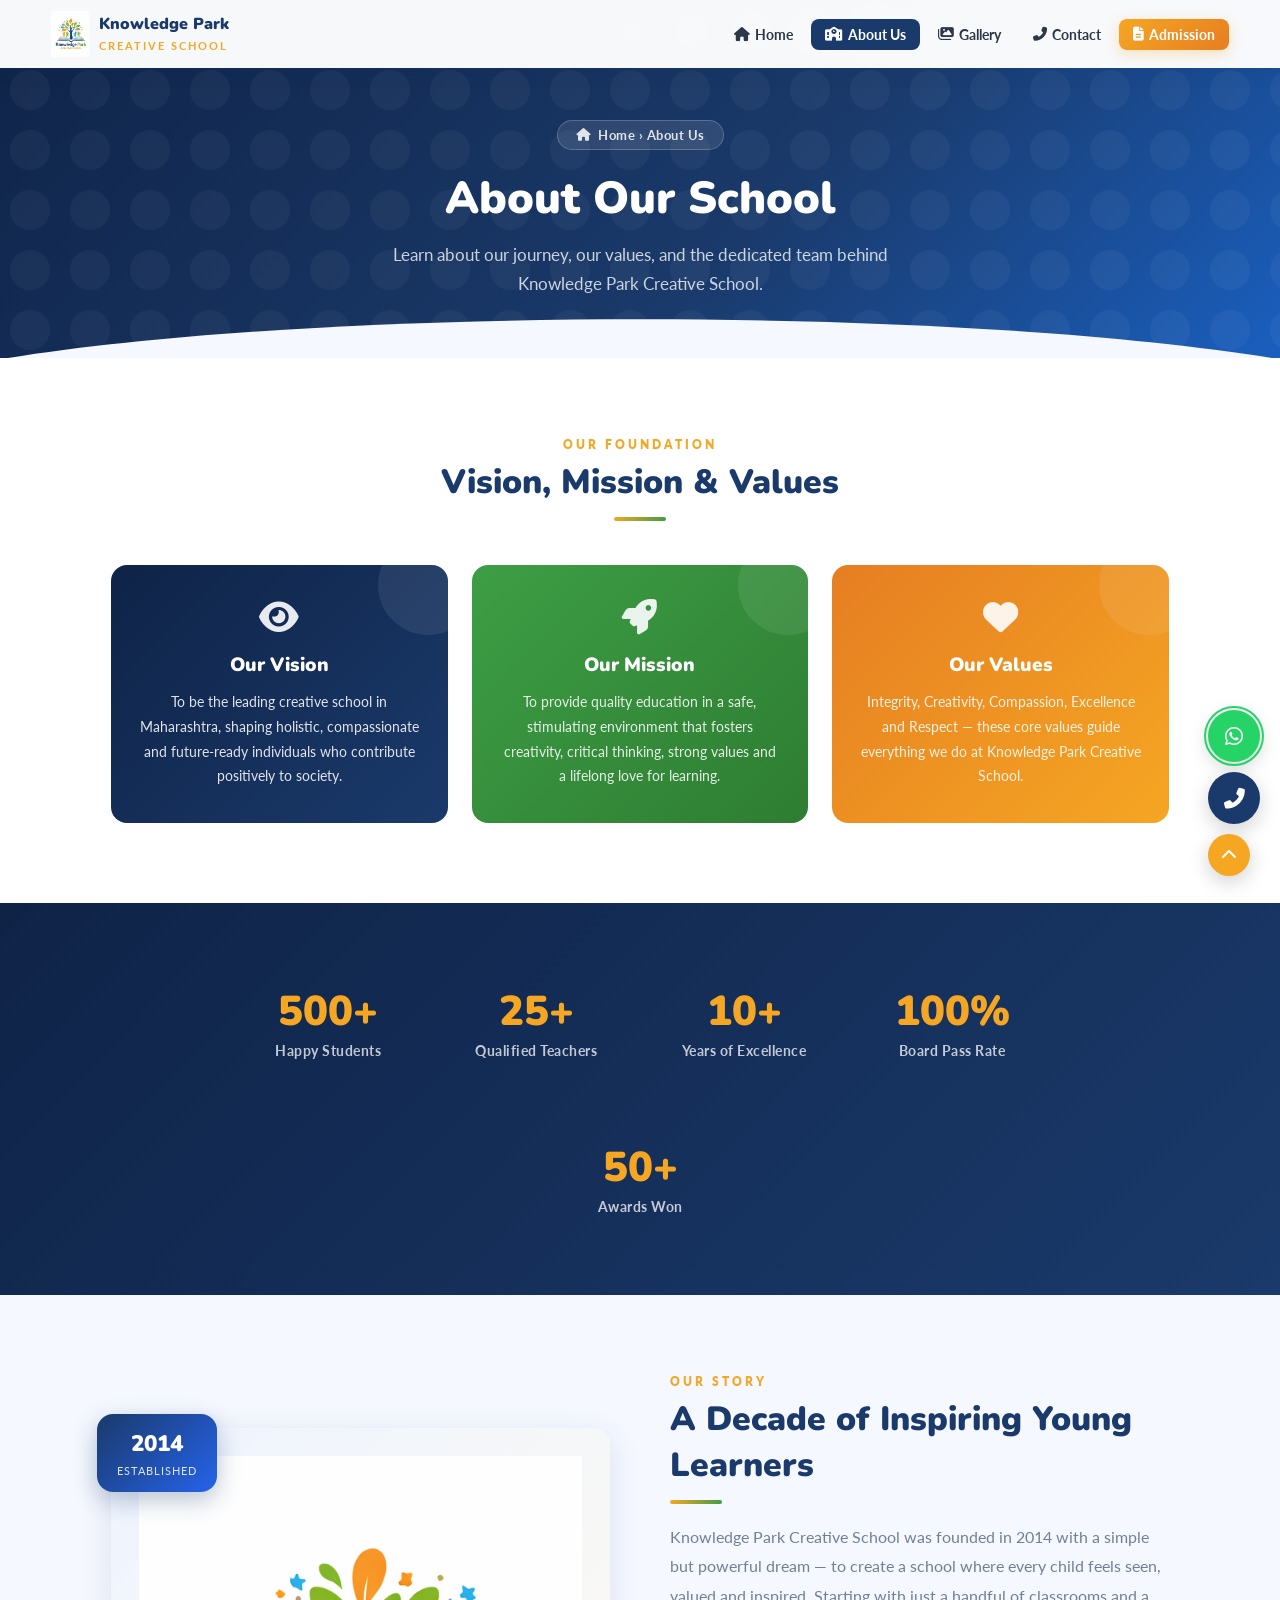
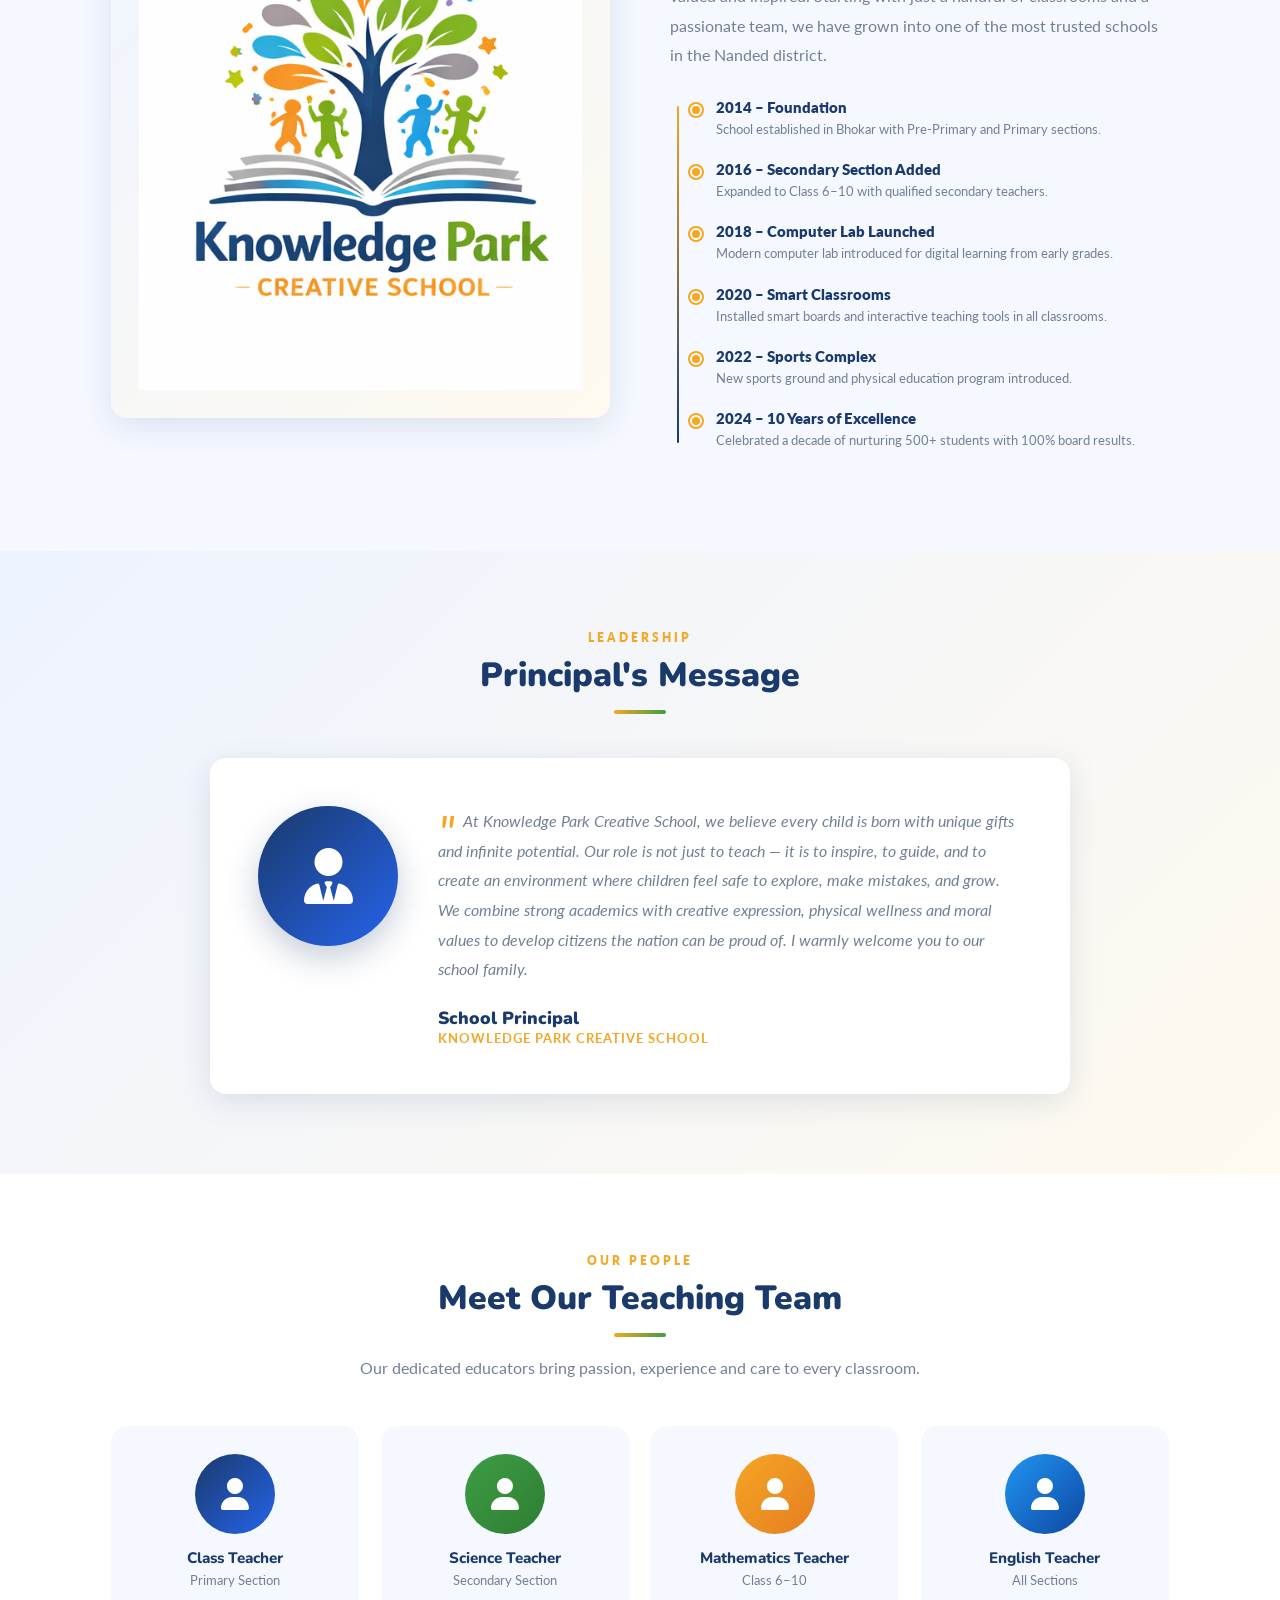
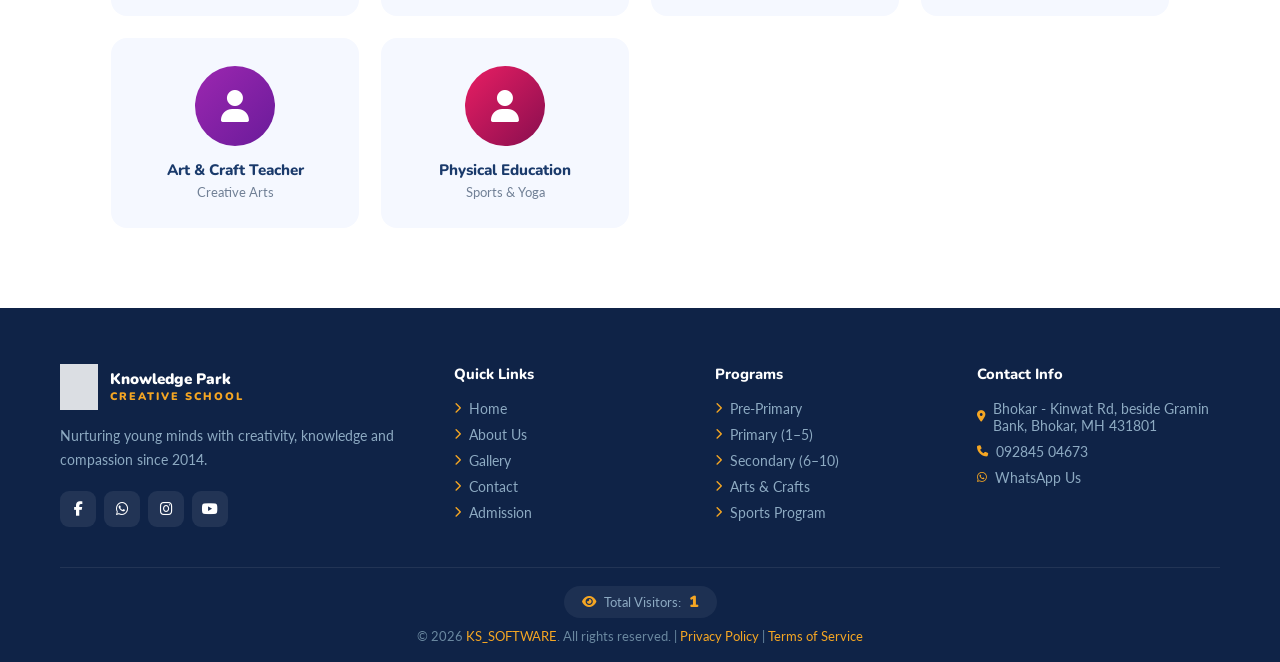
==== about.html @ bd8cb3d2 "School Website Knowledge Park Creative School Bhokar" ====
<!DOCTYPE html>
<html lang="en">
<head>
  <meta charset="UTF-8"/>
  <meta name="viewport" content="width=device-width, initial-scale=1.0"/>
  <title>About Us | Knowledge Park Creative School</title>
  <link rel="icon" type="image/png" href="logo.png"/>
  <link rel="stylesheet" href="style.css"/>
  <link rel="stylesheet" href="https://cdnjs.cloudflare.com/ajax/libs/font-awesome/6.5.0/css/all.min.css"/>
  <style>
    /* ===== VISION MISSION ===== */
    .vm-section { background: #fff; }
    .vm-grid { display: grid; grid-template-columns: 1fr 1fr 1fr; gap: 24px; }
    .vm-card {
      border-radius: var(--radius); padding: 34px 28px;
      text-align: center; position: relative; overflow: hidden;
    }
    .vm-card.vision { background: linear-gradient(135deg, var(--navy-dark), var(--navy)); color:#fff; }
    .vm-card.mission { background: linear-gradient(135deg, var(--green), #2e7d32); color:#fff; }
    .vm-card.values { background: linear-gradient(135deg, #e67e22, var(--orange)); color:#fff; }
    .vm-card::before { content:''; position:absolute;top:-30px;right:-30px;width:100px;height:100px;border-radius:50%;background:rgba(255,255,255,.08); }
    .vm-card i { font-size: 2.2rem; margin-bottom: 18px; opacity: .9; }
    .vm-card h3 { font-family:'Nunito',sans-serif; font-weight:900; font-size:1.2rem; margin-bottom:12px; }
    .vm-card p { font-size:.88rem; line-height:1.75; opacity:.87; }

    /* ===== STORY ===== */
    .story-section { background: var(--bg); }
    .story-grid { display:grid; grid-template-columns:1fr 1fr; gap:60px; align-items:center; }
    .story-img { position:relative; }
    .story-img img { border-radius:var(--radius); box-shadow:var(--shadow); background:linear-gradient(135deg,#eef4ff,#fffaef); padding:28px; }
    .story-badge {
      position:absolute; top:-14px; left:-14px;
      background: linear-gradient(135deg,var(--navy),#2563eb);
      color:#fff; border-radius:var(--radius); padding:14px 20px;
      text-align:center; box-shadow:0 8px 24px rgba(26,58,107,.3);
    }
    .story-badge strong { font-family:'Nunito',sans-serif; font-weight:900; font-size:1.4rem; display:block; }
    .story-badge span { font-size:.7rem; letter-spacing:1px; opacity:.85; }
    .timeline { list-style:none; position:relative; padding-left:24px; }
    .timeline::before { content:''; position:absolute; left:7px; top:8px; bottom:8px; width:2px; background:linear-gradient(to bottom,var(--orange),var(--navy)); border-radius:2px; }
    .timeline li { position:relative; padding-left:22px; margin-bottom:20px; }
    .timeline li::before { content:''; position:absolute; left:-4px; top:6px; width:12px; height:12px; background:var(--orange); border-radius:50%; border:2px solid #fff; box-shadow:0 0 0 2px var(--orange); }
    .timeline li h4 { font-weight:800; color:var(--navy); font-size:.92rem; }
    .timeline li p { font-size:.83rem; color:var(--text-light); margin-top:3px; line-height:1.6; }

    /* ===== PRINCIPAL MESSAGE ===== */
    .principal-section { background: linear-gradient(135deg,#edf3ff,#fffaef); }
    .principal-card {
      background:#fff; border-radius:var(--radius); padding:48px; box-shadow:var(--shadow);
      display:grid; grid-template-columns:auto 1fr; gap:40px; align-items:start;
      max-width:860px; margin:0 auto;
    }
    .principal-photo {
      width:140px; height:140px; border-radius:50%; flex-shrink:0;
      background: linear-gradient(135deg,var(--navy),#2563eb);
      display:flex; align-items:center; justify-content:center;
      font-size:3.5rem; color:#fff; box-shadow:0 12px 32px rgba(26,58,107,.25);
    }
    .principal-card blockquote { font-size:1rem; line-height:1.85; color:var(--text-light); font-style:italic; margin-bottom:22px; }
    .principal-card blockquote::before { content:'"'; font-size:3rem; line-height:0; vertical-align:-.5em; color:var(--orange); margin-right:4px; }
    .principal-name { font-family:'Nunito',sans-serif; font-weight:900; color:var(--navy); font-size:1.1rem; }
    .principal-title { font-size:.82rem; color:var(--orange); font-weight:700; letter-spacing:1px; }

    /* ===== TEAM ===== */
    .team-section { background: #fff; }
    .team-grid { display:grid; grid-template-columns:repeat(auto-fill,minmax(200px,1fr)); gap:22px; }
    .team-card { background:var(--bg); border-radius:var(--radius); padding:28px 20px; text-align:center; transition:transform .3s,box-shadow .3s; }
    .team-card:hover { transform:translateY(-6px); box-shadow:var(--shadow); }
    .team-avatar {
      width:80px; height:80px; border-radius:50%; margin:0 auto 14px;
      display:flex; align-items:center; justify-content:center;
      font-size:2rem; color:#fff;
    }
    .av1{background:linear-gradient(135deg,var(--navy),#2563eb);}
    .av2{background:linear-gradient(135deg,var(--green),#2e7d32);}
    .av3{background:linear-gradient(135deg,var(--orange),#e67e22);}
    .av4{background:linear-gradient(135deg,var(--blue),#0d47a1);}
    .av5{background:linear-gradient(135deg,#9c27b0,#6a1b9a);}
    .av6{background:linear-gradient(135deg,#e91e63,#880e4f);}
    .team-card h4 { font-family:'Nunito',sans-serif; font-weight:800; color:var(--navy); font-size:.95rem; }
    .team-card p { font-size:.8rem; color:var(--text-light); margin-top:4px; }

    /* ===== STATS BANNER ===== */
    .stats-band {
      background: linear-gradient(135deg,var(--navy-dark),var(--navy));
      padding: 56px 4%; text-align:center; color:#fff;
    }
    .stats-row { display:flex; gap:32px; justify-content:center; flex-wrap:wrap; max-width:800px; margin:0 auto; }
    .s-card { flex:1; min-width:140px; padding:24px 16px; }
    .s-card .num { font-family:'Nunito',sans-serif; font-weight:900; font-size:2.6rem; color:var(--orange); display:block; }
    .s-card .lbl { font-size:.85rem; color:rgba(255,255,255,.75); font-weight:700; letter-spacing:.5px; }

    @media(max-width:900px){
      .vm-grid { grid-template-columns:1fr; }
      .story-grid { grid-template-columns:1fr; }
      .principal-card { grid-template-columns:1fr; text-align:center; }
      .principal-photo { margin:0 auto; }
    }
  </style>
</head>
<body>

<!-- NAVBAR -->
<nav class="navbar">
  <a href="index.html" class="nav-brand">
    <img src="logo.png" alt="Knowledge Park Logo">
    <div class="nav-brand-text"><strong>Knowledge Park</strong><small>CREATIVE SCHOOL</small></div>
  </a>
  <ul class="nav-links">
    <li><a href="index.html"><i class="fas fa-home"></i> Home</a></li>
    <li><a href="about.html" class="active"><i class="fas fa-school"></i> About Us</a></li>
    <li><a href="gallery.html"><i class="fas fa-images"></i> Gallery</a></li>
    <li><a href="contact.html"><i class="fas fa-phone-alt"></i> Contact</a></li>
    <li class="nav-admit"><a href="admission.html"><i class="fas fa-file-alt"></i> Admission</a></li>
  </ul>
  <div class="hamburger" id="ham" onclick="toggleMob()"><span></span><span></span><span></span></div>
</nav>
<div class="mobile-nav" id="mobileNav">
  <a href="index.html"><i class="fas fa-home"></i> Home</a>
  <a href="about.html" class="active"><i class="fas fa-school"></i> About Us</a>
  <a href="gallery.html"><i class="fas fa-images"></i> Gallery</a>
  <a href="contact.html"><i class="fas fa-phone-alt"></i> Contact</a>
  <div class="m-admit"><a href="admission.html"><i class="fas fa-file-alt"></i> Admission</a></div>
</div>

<main>
  <!-- PAGE BANNER -->
  <div class="page-banner">
    <div class="breadcrumb"><i class="fas fa-home"></i> Home &rsaquo; About Us</div>
    <h1>About Our School</h1>
    <p>Learn about our journey, our values, and the dedicated team behind Knowledge Park Creative School.</p>
    <svg class="banner-wave" viewBox="0 0 1440 60" xmlns="http://www.w3.org/2000/svg" preserveAspectRatio="none"><path d="M0,60 C360,0 1080,0 1440,60 L1440,60 L0,60 Z" fill="#f5f8ff"/></svg>
  </div>

  <!-- VISION MISSION VALUES -->
  <section class="section vm-section">
    <div class="container">
      <div class="text-center" style="margin-bottom:44px;">
        <div class="section-label reveal">Our Foundation</div>
        <h2 class="section-title reveal">Vision, Mission &amp; Values</h2>
        <div class="divider center reveal"></div>
      </div>
      <div class="vm-grid">
        <div class="vm-card vision reveal">
          <i class="fas fa-eye"></i>
          <h3>Our Vision</h3>
          <p>To be the leading creative school in Maharashtra, shaping holistic, compassionate and future-ready individuals who contribute positively to society.</p>
        </div>
        <div class="vm-card mission reveal">
          <i class="fas fa-rocket"></i>
          <h3>Our Mission</h3>
          <p>To provide quality education in a safe, stimulating environment that fosters creativity, critical thinking, strong values and a lifelong love for learning.</p>
        </div>
        <div class="vm-card values reveal">
          <i class="fas fa-heart"></i>
          <h3>Our Values</h3>
          <p>Integrity, Creativity, Compassion, Excellence and Respect — these core values guide everything we do at Knowledge Park Creative School.</p>
        </div>
      </div>
    </div>
  </section>

  <!-- STATS BAND -->
  <div class="stats-band">
    <div class="stats-row">
      <div class="s-card reveal"><span class="num">500+</span><span class="lbl">Happy Students</span></div>
      <div class="s-card reveal"><span class="num">25+</span><span class="lbl">Qualified Teachers</span></div>
      <div class="s-card reveal"><span class="num">10+</span><span class="lbl">Years of Excellence</span></div>
      <div class="s-card reveal"><span class="num">100%</span><span class="lbl">Board Pass Rate</span></div>
      <div class="s-card reveal"><span class="num">50+</span><span class="lbl">Awards Won</span></div>
    </div>
  </div>

  <!-- STORY -->
  <section class="section story-section">
    <div class="container">
      <div class="story-grid">
        <div class="story-img reveal-left">
          <div class="story-badge"><strong>2014</strong><span>ESTABLISHED</span></div>
          <img src="logo.png" alt="Our Story"/>
        </div>
        <div class="reveal-right">
          <div class="section-label">Our Story</div>
          <h2 class="section-title">A Decade of Inspiring Young Learners</h2>
          <div class="divider"></div>
          <p style="color:var(--text-light);line-height:1.85;margin-bottom:28px;">
            Knowledge Park Creative School was founded in 2014 with a simple but powerful dream — to create a school where every child feels seen, valued and inspired. Starting with just a handful of classrooms and a passionate team, we have grown into one of the most trusted schools in the Nanded district.
          </p>
          <ul class="timeline">
            <li><h4>2014 – Foundation</h4><p>School established in Bhokar with Pre-Primary and Primary sections.</p></li>
            <li><h4>2016 – Secondary Section Added</h4><p>Expanded to Class 6–10 with qualified secondary teachers.</p></li>
            <li><h4>2018 – Computer Lab Launched</h4><p>Modern computer lab introduced for digital learning from early grades.</p></li>
            <li><h4>2020 – Smart Classrooms</h4><p>Installed smart boards and interactive teaching tools in all classrooms.</p></li>
            <li><h4>2022 – Sports Complex</h4><p>New sports ground and physical education program introduced.</p></li>
            <li><h4>2024 – 10 Years of Excellence</h4><p>Celebrated a decade of nurturing 500+ students with 100% board results.</p></li>
          </ul>
        </div>
      </div>
    </div>
  </section>

  <!-- PRINCIPAL MESSAGE -->
  <section class="section principal-section">
    <div class="container">
      <div class="text-center" style="margin-bottom:44px;">
        <div class="section-label reveal">Leadership</div>
        <h2 class="section-title reveal">Principal's Message</h2>
        <div class="divider center reveal"></div>
      </div>
      <div class="principal-card reveal">
        <div class="principal-photo"><i class="fas fa-user-tie"></i></div>
        <div>
          <blockquote>
            At Knowledge Park Creative School, we believe every child is born with unique gifts and infinite potential. Our role is not just to teach — it is to inspire, to guide, and to create an environment where children feel safe to explore, make mistakes, and grow. We combine strong academics with creative expression, physical wellness and moral values to develop citizens the nation can be proud of. I warmly welcome you to our school family.
          </blockquote>
          <div class="principal-name">School Principal</div>
          <div class="principal-title">KNOWLEDGE PARK CREATIVE SCHOOL</div>
        </div>
      </div>
    </div>
  </section>

  <!-- TEAM -->
  <section class="section team-section">
    <div class="container">
      <div class="text-center" style="margin-bottom:44px;">
        <div class="section-label reveal">Our People</div>
        <h2 class="section-title reveal">Meet Our Teaching Team</h2>
        <div class="divider center reveal"></div>
        <p class="section-sub reveal">Our dedicated educators bring passion, experience and care to every classroom.</p>
      </div>
      <div class="team-grid">
        <div class="team-card reveal"><div class="team-avatar av1"><i class="fas fa-user"></i></div><h4>Class Teacher</h4><p>Primary Section</p></div>
        <div class="team-card reveal"><div class="team-avatar av2"><i class="fas fa-user"></i></div><h4>Science Teacher</h4><p>Secondary Section</p></div>
        <div class="team-card reveal"><div class="team-avatar av3"><i class="fas fa-user"></i></div><h4>Mathematics Teacher</h4><p>Class 6–10</p></div>
        <div class="team-card reveal"><div class="team-avatar av4"><i class="fas fa-user"></i></div><h4>English Teacher</h4><p>All Sections</p></div>
        <div class="team-card reveal"><div class="team-avatar av5"><i class="fas fa-user"></i></div><h4>Art & Craft Teacher</h4><p>Creative Arts</p></div>
        <div class="team-card reveal"><div class="team-avatar av6"><i class="fas fa-user"></i></div><h4>Physical Education</h4><p>Sports &amp; Yoga</p></div>
      </div>
    </div>
  </section>
</main>

<!-- FLOATING BUTTONS -->
<div class="float-btns">
  <a href="https://wa.me/919284504673?text=Hello!%20I%20want%20to%20know%20more%20about%20Knowledge%20Park%20Creative%20School." target="_blank" class="float-btn wa"><i class="fab fa-whatsapp"></i></a>
  <a href="tel:09284504673" class="float-btn call"><i class="fas fa-phone-alt"></i></a>
  <a href="#" class="float-btn totop"><i class="fas fa-chevron-up"></i></a>
</div>

<!-- FOOTER -->
<footer>
  <div class="footer-inner">
    <div class="footer-grid">
      <div class="footer-col">
        <div class="footer-brand-row"><img src="logo.png" alt="Logo"/><div class="ft">Knowledge Park<small>CREATIVE SCHOOL</small></div></div>
        <p>Nurturing young minds with creativity, knowledge and compassion since 2014.</p>
        <div class="footer-socials">
          <a href="#" class="soc"><i class="fab fa-facebook-f"></i></a>
          <a href="https://wa.me/919284504673" target="_blank" class="soc"><i class="fab fa-whatsapp"></i></a>
          <a href="#" class="soc"><i class="fab fa-instagram"></i></a>
          <a href="#" class="soc"><i class="fab fa-youtube"></i></a>
        </div>
      </div>
      <div class="footer-col"><h5>Quick Links</h5><ul>
        <li><a href="index.html"><i class="fas fa-chevron-right"></i> Home</a></li>
        <li><a href="about.html"><i class="fas fa-chevron-right"></i> About Us</a></li>
        <li><a href="gallery.html"><i class="fas fa-chevron-right"></i> Gallery</a></li>
        <li><a href="contact.html"><i class="fas fa-chevron-right"></i> Contact</a></li>
        <li><a href="admission.html"><i class="fas fa-chevron-right"></i> Admission</a></li>
      </ul></div>
      <div class="footer-col"><h5>Programs</h5><ul>
        <li><a href="#"><i class="fas fa-chevron-right"></i> Pre-Primary</a></li>
        <li><a href="#"><i class="fas fa-chevron-right"></i> Primary (1–5)</a></li>
        <li><a href="#"><i class="fas fa-chevron-right"></i> Secondary (6–10)</a></li>
        <li><a href="#"><i class="fas fa-chevron-right"></i> Arts &amp; Crafts</a></li>
        <li><a href="#"><i class="fas fa-chevron-right"></i> Sports Program</a></li>
      </ul></div>
      <div class="footer-col"><h5>Contact Info</h5><ul>
        <li><a href="https://maps.app.goo.gl/Pv4KhenSPERhErub9" target="_blank"><i class="fas fa-map-marker-alt"></i> Bhokar - Kinwat Rd, beside Gramin Bank, Bhokar, MH 431801</a></li>
        <li><a href="tel:09284504673"><i class="fas fa-phone"></i> 092845 04673</a></li>
        <li><a href="https://wa.me/919284504673" target="_blank"><i class="fab fa-whatsapp"></i> WhatsApp Us</a></li>
      </ul></div>
    </div>
    <div class="footer-bottom">
      <div class="visitor-row"><i class="fas fa-eye" style="color:var(--orange)"></i> Total Visitors: <span id="visitorCount">0</span></div>
      <p class="footer-copy">&copy; 2026 <a href="https://kssoftware.co.in" target="_blank" rel="noopener">KS_SOFTWARE</a>. All rights reserved. | <a href="#">Privacy Policy</a> | <a href="#">Terms of Service</a></p>
    </div>
  </div>
</footer>
<script>
  function toggleMob(){ document.getElementById('mobileNav').classList.toggle('open'); }
  (function(){ const k='kpcs_vc'; let c=parseInt(localStorage.getItem(k)||'0'); if(!sessionStorage.getItem('kpcs_vs')){ c++; localStorage.setItem(k,c); sessionStorage.setItem('kpcs_vs','1'); } document.getElementById('visitorCount').textContent=c.toLocaleString(); })();
  const ro=new IntersectionObserver(e=>{ e.forEach(x=>{ if(x.isIntersecting){x.target.classList.add('visible');ro.unobserve(x.target);} }); },{threshold:.1});
  document.querySelectorAll('.reveal,.reveal-left,.reveal-right').forEach(el=>ro.observe(el));
</script>
</body>
</html>
---- style.css ----
@import url('https://fonts.googleapis.com/css2?family=Nunito:wght@400;600;700;800;900&family=Lato:wght@300;400;700&display=swap');

:root {
  --navy: #1a3a6b;
  --navy-dark: #0f2347;
  --green: #3d9e45;
  --green-light: #e8f8e8;
  --orange: #f5a623;
  --orange-light: #fff3e0;
  --blue: #2196f3;
  --blue-light: #e3f2fd;
  --white: #ffffff;
  --bg: #f5f8ff;
  --text: #2d3748;
  --text-light: #718096;
  --border: #e2e8f0;
  --shadow-sm: 0 4px 16px rgba(26,58,107,0.08);
  --shadow: 0 8px 32px rgba(26,58,107,0.12);
  --shadow-lg: 0 20px 60px rgba(26,58,107,0.16);
  --radius: 16px;
  --radius-sm: 10px;
}

*, *::before, *::after { margin: 0; padding: 0; box-sizing: border-box; }
html { scroll-behavior: smooth; }
body {
  font-family: 'Lato', sans-serif;
  color: var(--text);
  background: var(--bg);
  overflow-x: hidden;
  min-height: 100vh;
  display: flex;
  flex-direction: column;
}
main { flex: 1; }
img { max-width: 100%; display: block; }
a { text-decoration: none; }

/* ===================== NAVBAR ===================== */
.navbar {
  position: fixed; top: 0; left: 0; right: 0; z-index: 999;
  height: 68px;
  background: rgba(255,255,255,0.97);
  backdrop-filter: blur(10px);
  box-shadow: 0 2px 20px rgba(26,58,107,0.09);
  display: flex; align-items: center;
  padding: 0 4%;
  gap: 20px;
}
.nav-brand {
  display: flex; align-items: center; gap: 10px;
  text-decoration: none; flex-shrink: 0;
}
.nav-brand img { height: 46px; }
.nav-brand-text { line-height: 1.2; }
.nav-brand-text strong {
  display: block;
  font-family: 'Nunito', sans-serif;
  font-weight: 900;
  font-size: 1rem;
  color: var(--navy);
}
.nav-brand-text small {
  font-size: .68rem;
  font-weight: 700;
  color: var(--orange);
  letter-spacing: 2px;
}
.nav-links {
  display: flex; align-items: center; gap: 4px;
  list-style: none; margin-left: auto;
}
.nav-links a {
  display: flex; align-items: center; gap: 5px;
  padding: 7px 14px;
  border-radius: 8px;
  font-weight: 700;
  font-size: .88rem;
  color: var(--text);
  transition: background .2s, color .2s;
}
.nav-links a:hover { background: var(--bg); color: var(--navy); }
.nav-links a.active { background: var(--navy); color: #fff; }
.nav-links a.active:hover { background: var(--navy-dark); }
.nav-links .nav-admit a {
  background: linear-gradient(135deg, var(--orange), #e67e22);
  color: #fff;
  box-shadow: 0 4px 14px rgba(245,166,35,.3);
}
.nav-links .nav-admit a:hover { transform: translateY(-1px); box-shadow: 0 6px 18px rgba(245,166,35,.4); }
.hamburger {
  display: none; flex-direction: column; gap: 5px;
  cursor: pointer; margin-left: auto; padding: 8px; border-radius: 8px;
}
.hamburger span { width: 24px; height: 2px; background: var(--navy); border-radius: 2px; transition: .3s; }
.mobile-nav {
  display: none;
  position: fixed; top: 68px; left: 0; right: 0; z-index: 998;
  background: #fff;
  border-bottom: 1px solid var(--border);
  padding: 12px 4% 16px;
  flex-direction: column; gap: 4px;
  box-shadow: 0 8px 24px rgba(0,0,0,.08);
}
.mobile-nav.open { display: flex; }
.mobile-nav a {
  padding: 10px 14px;
  border-radius: 8px;
  font-weight: 700;
  font-size: .9rem;
  color: var(--text);
  transition: background .2s;
}
.mobile-nav a:hover, .mobile-nav a.active { background: var(--bg); color: var(--navy); }
.mobile-nav .m-admit a {
  background: linear-gradient(135deg,var(--orange),#e67e22);
  color: #fff; text-align: center; margin-top: 4px;
}

/* ===================== PAGE HEADER BANNER ===================== */
.page-banner {
  background: linear-gradient(135deg, var(--navy-dark) 0%, var(--navy) 60%, #1a5fbf 100%);
  padding: 120px 4% 60px;
  position: relative; overflow: hidden;
  text-align: center; color: #fff;
}
.page-banner::before {
  content: '';
  position: absolute; inset: 0;
  background: url("data:image/svg+xml,%3Csvg width='60' height='60' viewBox='0 0 60 60' xmlns='http://www.w3.org/2000/svg'%3E%3Cg fill='none' fill-rule='evenodd'%3E%3Cg fill='%23ffffff' fill-opacity='0.04'%3E%3Ccircle cx='30' cy='30' r='20'/%3E%3C/g%3E%3C/g%3E%3C/svg%3E");
}
.page-banner .breadcrumb {
  display: inline-flex; align-items: center; gap: 8px;
  background: rgba(255,255,255,.1);
  border: 1px solid rgba(255,255,255,.2);
  border-radius: 50px;
  padding: 6px 18px;
  font-size: .8rem;
  font-weight: 700;
  letter-spacing: .5px;
  margin-bottom: 18px;
  color: rgba(255,255,255,.85);
}
.page-banner h1 {
  font-family: 'Nunito', sans-serif;
  font-weight: 900;
  font-size: 2.8rem;
  margin-bottom: 12px;
}
.page-banner p {
  font-size: 1.05rem;
  color: rgba(255,255,255,.78);
  max-width: 560px;
  margin: 0 auto;
  line-height: 1.7;
}
.banner-wave {
  position: absolute; bottom: -1px; left: 0; right: 0;
}

/* ===================== SECTION COMMONS ===================== */
.container { max-width: 1160px; margin: 0 auto; padding: 0 4%; }
.section { padding: 80px 0; }
.section-label {
  font-size: .72rem; font-weight: 800; letter-spacing: 3px;
  text-transform: uppercase; color: var(--orange);
  margin-bottom: 8px;
}
.section-title {
  font-family: 'Nunito', sans-serif;
  font-weight: 900; font-size: 2.1rem; color: var(--navy);
  margin-bottom: 10px;
}
.section-sub {
  color: var(--text-light); line-height: 1.75; font-size: .97rem;
  max-width: 600px;
}
.divider {
  width: 52px; height: 4px;
  background: linear-gradient(90deg, var(--orange), var(--green));
  border-radius: 4px; margin: 12px 0 18px;
}
.divider.center { margin: 12px auto 18px; }
.text-center { text-align: center; }
.text-center .section-sub { margin: 0 auto; }

/* ===================== CARDS ===================== */
.card {
  background: #fff;
  border-radius: var(--radius);
  box-shadow: var(--shadow-sm);
  transition: transform .3s, box-shadow .3s;
  overflow: hidden;
}
.card:hover { transform: translateY(-6px); box-shadow: var(--shadow); }

/* ===================== BUTTONS ===================== */
.btn {
  display: inline-flex; align-items: center; gap: 8px;
  padding: 12px 28px; border-radius: 50px;
  font-family: 'Lato', sans-serif;
  font-weight: 700; font-size: .92rem;
  cursor: pointer; border: none; transition: transform .2s, box-shadow .2s;
  text-decoration: none;
}
.btn:hover { transform: translateY(-2px); }
.btn-navy {
  background: linear-gradient(135deg, var(--navy), #2563eb);
  color: #fff;
  box-shadow: 0 6px 20px rgba(26,58,107,.22);
}
.btn-navy:hover { box-shadow: 0 10px 28px rgba(26,58,107,.3); }
.btn-orange {
  background: linear-gradient(135deg, var(--orange), #e67e22);
  color: #fff;
  box-shadow: 0 6px 20px rgba(245,166,35,.3);
}
.btn-orange:hover { box-shadow: 0 10px 28px rgba(245,166,35,.4); }
.btn-outline {
  background: transparent;
  border: 2.5px solid var(--navy);
  color: var(--navy);
}
.btn-outline:hover { background: var(--navy); color: #fff; }
.btn-green {
  background: linear-gradient(135deg, var(--green), #2e7d32);
  color: #fff;
  box-shadow: 0 6px 20px rgba(61,158,69,.25);
}

/* ===================== FORM ELEMENTS ===================== */
.form-group { display: flex; flex-direction: column; gap: 6px; margin-bottom: 16px; }
.form-group label { font-size: .82rem; font-weight: 700; color: var(--navy); }
.form-group input,
.form-group select,
.form-group textarea {
  padding: 11px 14px;
  border: 2px solid var(--border);
  border-radius: var(--radius-sm);
  font-family: 'Lato', sans-serif;
  font-size: .9rem;
  color: var(--text);
  background: #fff;
  outline: none;
  transition: border-color .2s, box-shadow .2s;
}
.form-group input:focus,
.form-group select:focus,
.form-group textarea:focus {
  border-color: var(--navy);
  box-shadow: 0 0 0 3px rgba(26,58,107,.08);
}
.form-group textarea { resize: vertical; min-height: 100px; }
.form-row { display: grid; grid-template-columns: 1fr 1fr; gap: 14px; }

/* ===================== FLOAT BUTTONS ===================== */
.float-btns {
  position: fixed; bottom: 24px; right: 20px;
  display: flex; flex-direction: column; gap: 10px;
  z-index: 1500;
}
.float-btn {
  width: 52px; height: 52px;
  border-radius: 50%;
  display: flex; align-items: center; justify-content: center;
  font-size: 1.3rem; color: #fff;
  text-decoration: none;
  box-shadow: 0 6px 20px rgba(0,0,0,.18);
  transition: transform .2s, box-shadow .2s;
  position: relative;
}
.float-btn:hover { transform: scale(1.1); box-shadow: 0 10px 26px rgba(0,0,0,.24); }
.float-btn.wa { background: #25d366; }
.float-btn.wa::after {
  content: '';
  position: absolute; inset: -4px; border-radius: 50%;
  border: 2px solid #25d366;
  animation: waPulse 2.2s infinite;
}
@keyframes waPulse {
  0% { transform: scale(1); opacity: .8; }
  70% { transform: scale(1.5); opacity: 0; }
  100% { opacity: 0; }
}
.float-btn.call { background: var(--navy); }
.float-btn.totop { background: var(--orange); width: 42px; height: 42px; font-size: 1rem; }

/* ===================== FOOTER ===================== */
footer {
  background: var(--navy-dark);
  color: #fff;
  padding: 56px 4% 0;
}
.footer-inner {
  max-width: 1160px; margin: 0 auto;
}
.footer-grid {
  display: grid;
  grid-template-columns: 1.6fr 1fr 1fr 1.1fr;
  gap: 40px;
  padding-bottom: 40px;
  border-bottom: 1px solid rgba(255,255,255,.08);
}
.footer-brand-row {
  display: flex; align-items: center; gap: 12px; margin-bottom: 14px;
}
.footer-brand-row img { height: 46px; filter: brightness(0) invert(1) opacity(.85); }
.footer-brand-row .ft { font-family: 'Nunito', sans-serif; font-weight: 900; font-size: .95rem; line-height: 1.3; }
.footer-brand-row .ft small { display: block; color: var(--orange); font-size: .68rem; letter-spacing: 2px; }
.footer-col p { font-size: .85rem; color: #8daac2; line-height: 1.8; }
.footer-col h5 {
  font-family: 'Nunito', sans-serif;
  font-weight: 800; font-size: .92rem;
  color: #fff; margin-bottom: 16px;
}
.footer-col ul { list-style: none; display: flex; flex-direction: column; gap: 9px; }
.footer-col ul li a {
  font-size: .86rem; color: #8daac2;
  display: flex; align-items: center; gap: 8px;
  transition: color .2s;
}
.footer-col ul li a:hover { color: var(--orange); }
.footer-col ul li a i { font-size: .7rem; color: var(--orange); }
.footer-socials { display: flex; gap: 8px; margin-top: 18px; }
.soc {
  width: 36px; height: 36px;
  background: rgba(255,255,255,.08);
  border-radius: 9px;
  display: flex; align-items: center; justify-content: center;
  color: #fff; font-size: .9rem; transition: background .2s;
}
.soc:hover { background: var(--orange); }
.footer-bottom {
  padding: 18px 0;
  text-align: center;
}
.visitor-row {
  display: inline-flex; align-items: center; gap: 8px;
  background: rgba(255,255,255,.06);
  border-radius: 50px; padding: 5px 18px;
  font-size: .8rem; color: #8daac2;
  margin-bottom: 10px;
}
.visitor-row span { color: var(--orange); font-family: 'Nunito', sans-serif; font-weight: 900; font-size: 1rem; }
.footer-copy { font-size: .8rem; color: #6a88a0; }
.footer-copy a { color: var(--orange); }
.footer-copy a:hover { text-decoration: underline; }

/* ===================== REVEAL ANIMATION ===================== */
.reveal { opacity: 0; transform: translateY(28px); transition: opacity .65s ease, transform .65s ease; }
.reveal.visible { opacity: 1; transform: translateY(0); }
.reveal-left { opacity: 0; transform: translateX(-30px); transition: opacity .65s ease, transform .65s ease; }
.reveal-left.visible { opacity: 1; transform: translateX(0); }
.reveal-right { opacity: 0; transform: translateX(30px); transition: opacity .65s ease, transform .65s ease; }
.reveal-right.visible { opacity: 1; transform: translateX(0); }

/* ===================== RESPONSIVE ===================== */
@media (max-width: 900px) {
  .footer-grid { grid-template-columns: 1fr 1fr; }
  .page-banner h1 { font-size: 2rem; }
}
@media (max-width: 640px) {
  .nav-links { display: none !important; }
  .hamburger { display: flex; }
  .form-row { grid-template-columns: 1fr; }
  .footer-grid { grid-template-columns: 1fr; gap: 28px; }
  .section { padding: 56px 0; }
  .page-banner { padding: 110px 4% 50px; }
  .page-banner h1 { font-size: 1.7rem; }
}
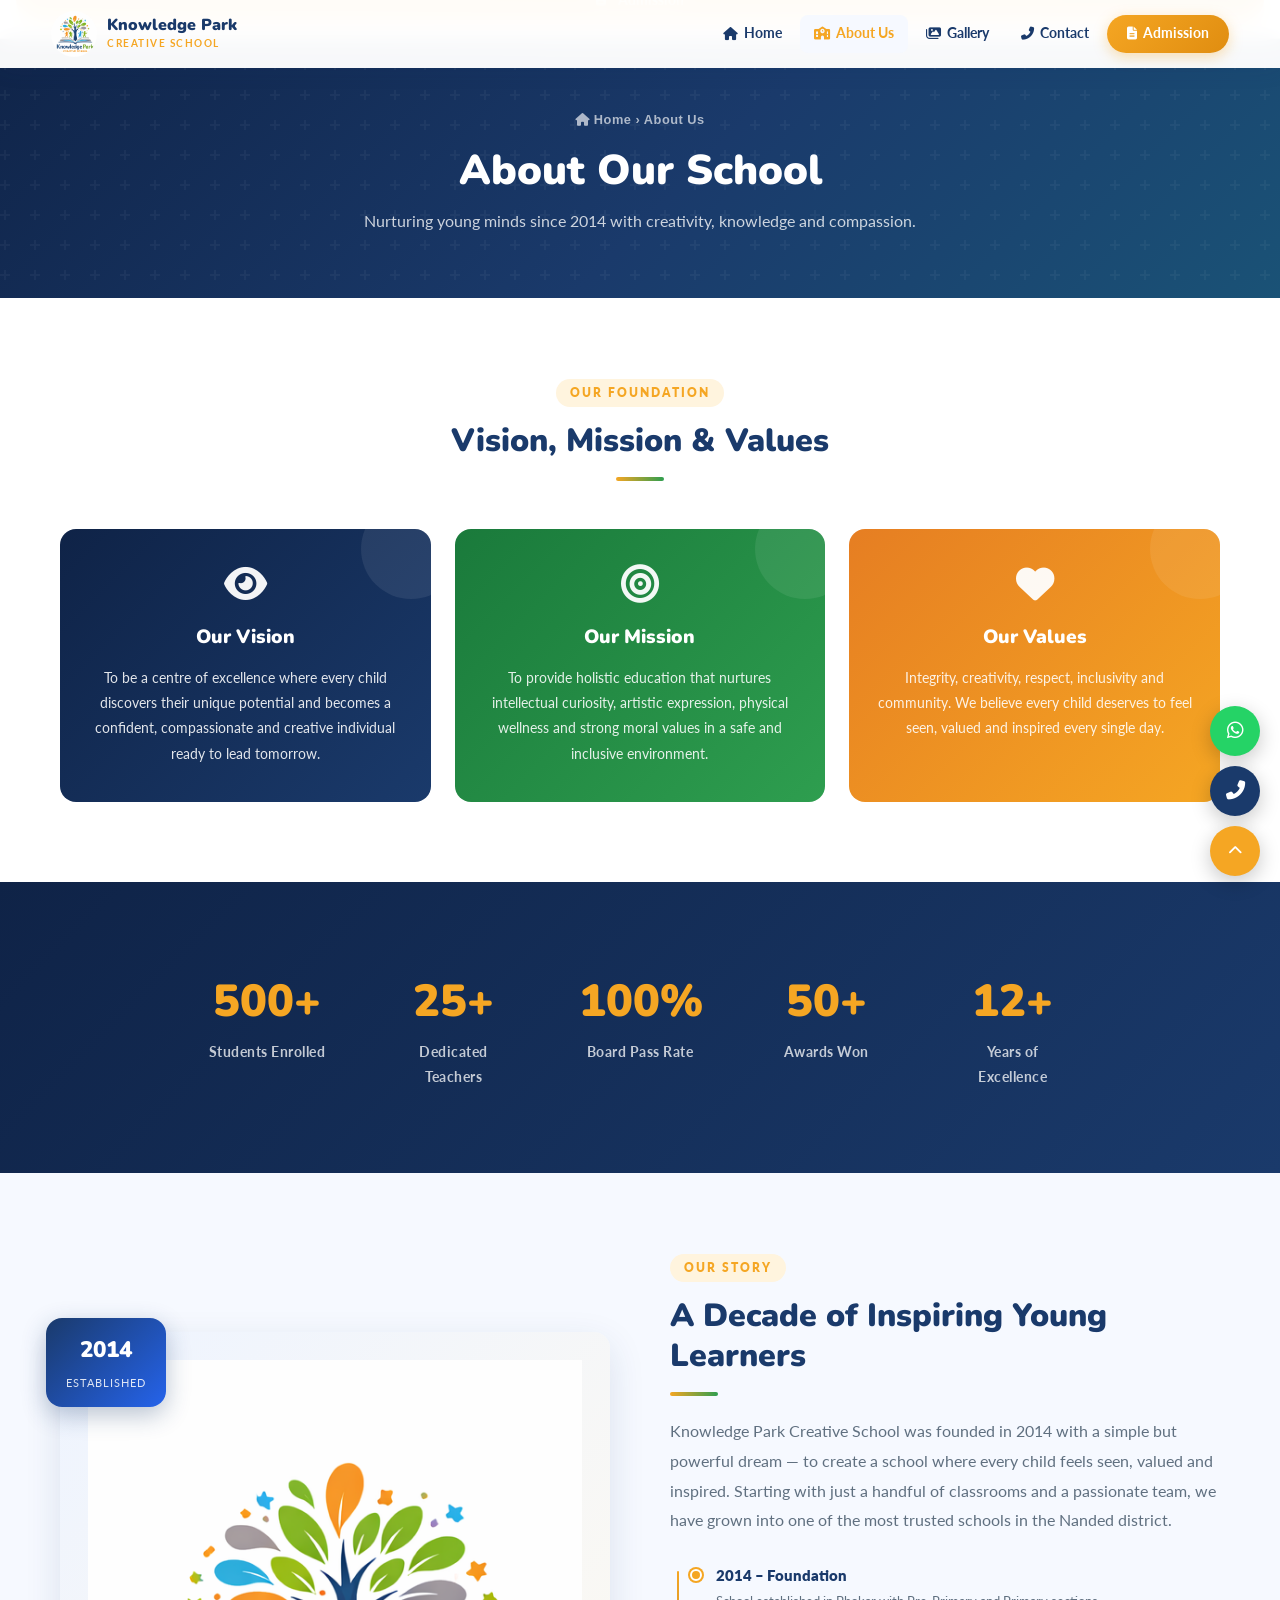
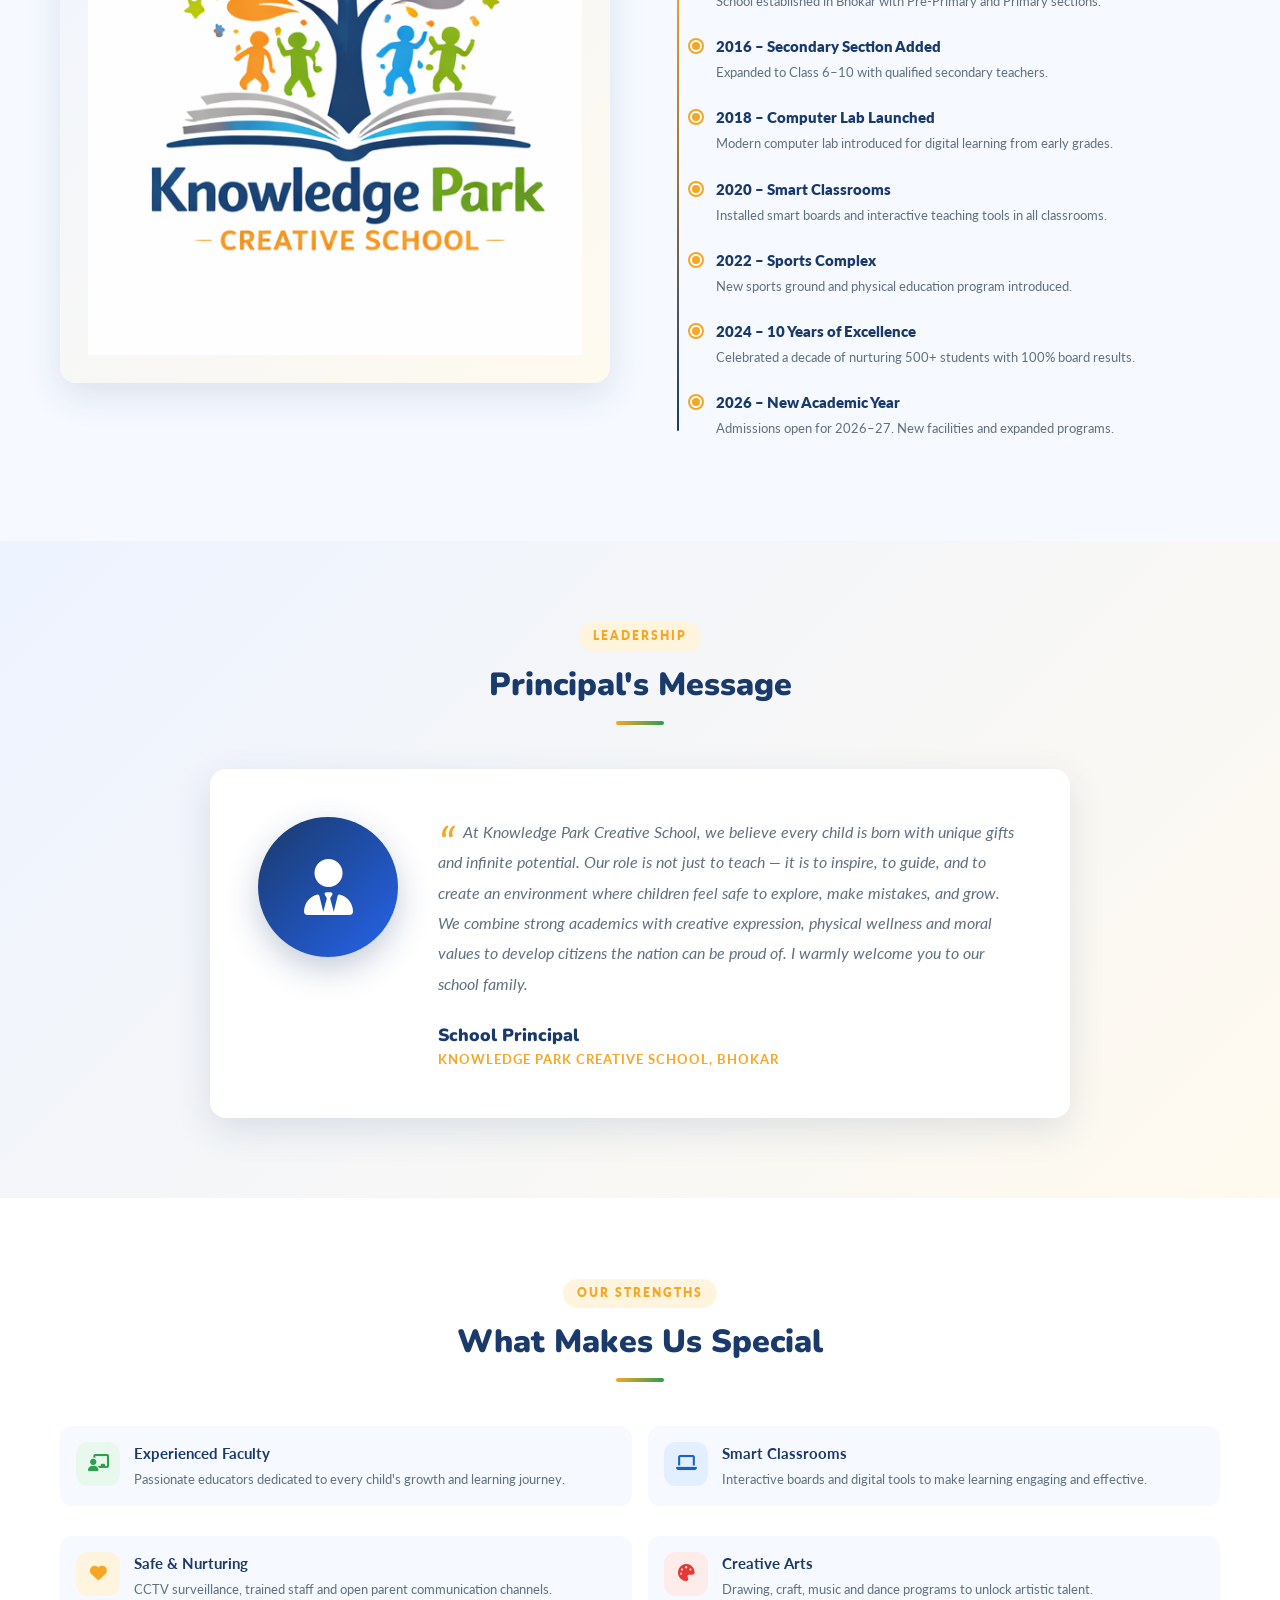
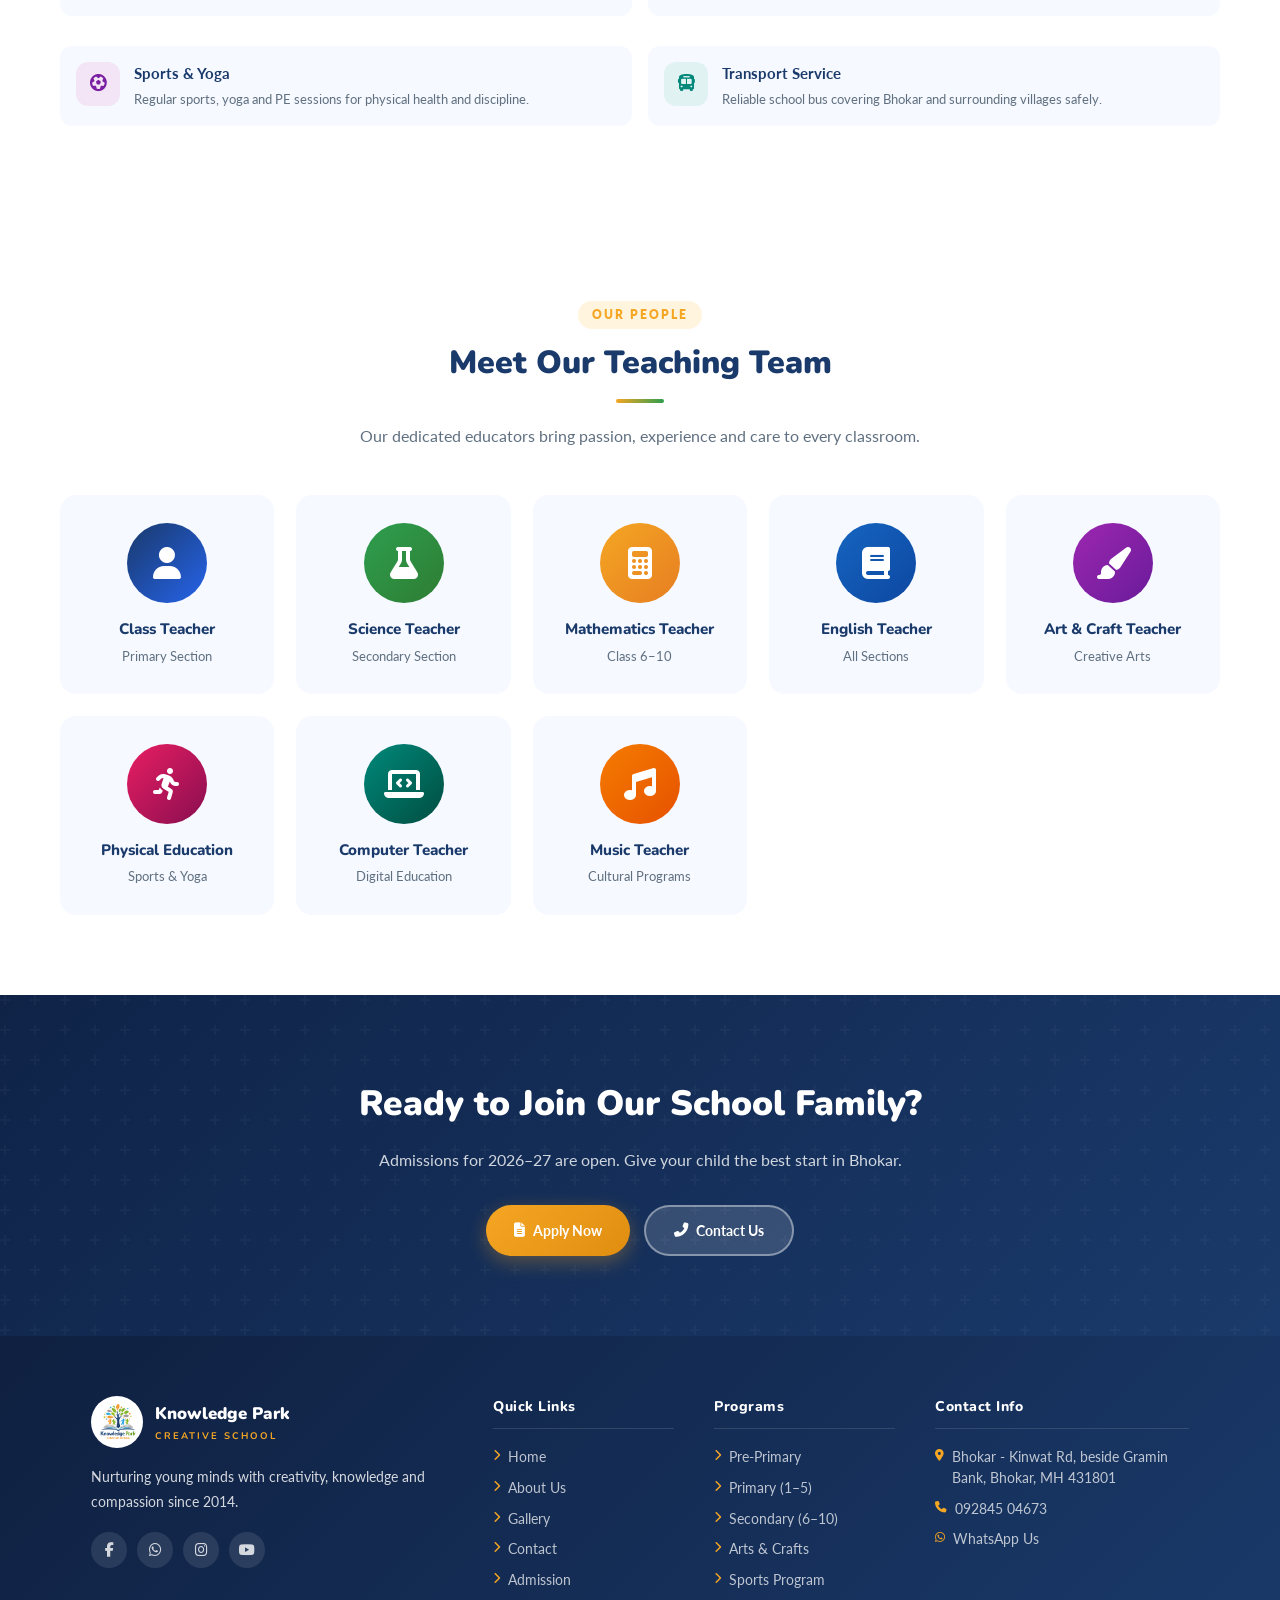
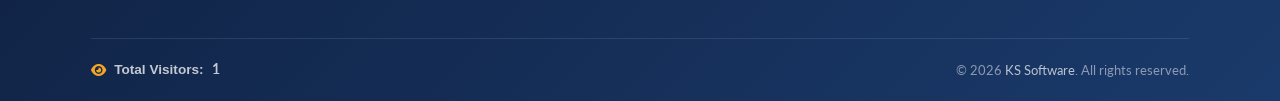
==== commit eda0f9e6: "FINAL CODE WESBITE CODE" ====
--- a/about.html
+++ b/about.html
@@ -4,7 +4,9 @@
   <meta charset="UTF-8"/>
   <meta name="viewport" content="width=device-width, initial-scale=1.0"/>
   <title>About Us | Knowledge Park Creative School</title>
-  <link rel="icon" type="image/png" href="logo.png"/>
+  <!-- ✅ FAVICON FIX -->
+  <link rel="icon" type="image/png" href="logoicon.png"/>
+  <link rel="apple-touch-icon" href="logoicon.png"/>
   <link rel="stylesheet" href="style.css"/>
   <link rel="stylesheet" href="https://cdnjs.cloudflare.com/ajax/libs/font-awesome/6.5.0/css/all.min.css"/>
   <style>
@@ -12,16 +14,16 @@
     .vm-section { background: #fff; }
     .vm-grid { display: grid; grid-template-columns: 1fr 1fr 1fr; gap: 24px; }
     .vm-card {
-      border-radius: var(--radius); padding: 34px 28px;
+      border-radius: var(--radius); padding: 36px 28px;
       text-align: center; position: relative; overflow: hidden;
     }
-    .vm-card.vision { background: linear-gradient(135deg, var(--navy-dark), var(--navy)); color:#fff; }
-    .vm-card.mission { background: linear-gradient(135deg, var(--green), #2e7d32); color:#fff; }
-    .vm-card.values { background: linear-gradient(135deg, #e67e22, var(--orange)); color:#fff; }
+    .vm-card.vision  { background: linear-gradient(135deg, var(--navy-dark), var(--navy)); color:#fff; }
+    .vm-card.mission { background: linear-gradient(135deg, #1a7a3b, var(--green)); color:#fff; }
+    .vm-card.values  { background: linear-gradient(135deg, #e67e22, var(--orange)); color:#fff; }
     .vm-card::before { content:''; position:absolute;top:-30px;right:-30px;width:100px;height:100px;border-radius:50%;background:rgba(255,255,255,.08); }
-    .vm-card i { font-size: 2.2rem; margin-bottom: 18px; opacity: .9; }
+    .vm-card i { font-size: 2.4rem; margin-bottom: 18px; opacity: .95; }
     .vm-card h3 { font-family:'Nunito',sans-serif; font-weight:900; font-size:1.2rem; margin-bottom:12px; }
-    .vm-card p { font-size:.88rem; line-height:1.75; opacity:.87; }
+    .vm-card p  { font-size:.88rem; line-height:1.8; opacity:.88; }
 
     /* ===== STORY ===== */
     .story-section { background: var(--bg); }
@@ -38,10 +40,10 @@
     .story-badge span { font-size:.7rem; letter-spacing:1px; opacity:.85; }
     .timeline { list-style:none; position:relative; padding-left:24px; }
     .timeline::before { content:''; position:absolute; left:7px; top:8px; bottom:8px; width:2px; background:linear-gradient(to bottom,var(--orange),var(--navy)); border-radius:2px; }
-    .timeline li { position:relative; padding-left:22px; margin-bottom:20px; }
+    .timeline li { position:relative; padding-left:22px; margin-bottom:22px; }
     .timeline li::before { content:''; position:absolute; left:-4px; top:6px; width:12px; height:12px; background:var(--orange); border-radius:50%; border:2px solid #fff; box-shadow:0 0 0 2px var(--orange); }
-    .timeline li h4 { font-weight:800; color:var(--navy); font-size:.92rem; }
-    .timeline li p { font-size:.83rem; color:var(--text-light); margin-top:3px; line-height:1.6; }
+    .timeline li h4 { font-weight:800; color:var(--navy); font-size:.94rem; }
+    .timeline li p { font-size:.84rem; color:var(--text-light); margin-top:3px; line-height:1.65; }
 
     /* ===== PRINCIPAL MESSAGE ===== */
     .principal-section { background: linear-gradient(135deg,#edf3ff,#fffaef); }
@@ -56,39 +58,40 @@
       display:flex; align-items:center; justify-content:center;
       font-size:3.5rem; color:#fff; box-shadow:0 12px 32px rgba(26,58,107,.25);
     }
-    .principal-card blockquote { font-size:1rem; line-height:1.85; color:var(--text-light); font-style:italic; margin-bottom:22px; }
-    .principal-card blockquote::before { content:'"'; font-size:3rem; line-height:0; vertical-align:-.5em; color:var(--orange); margin-right:4px; }
-    .principal-name { font-family:'Nunito',sans-serif; font-weight:900; color:var(--navy); font-size:1.1rem; }
+    .principal-card blockquote { font-size:1rem; line-height:1.9; color:var(--text-light); font-style:italic; margin-bottom:22px; }
+    .principal-card blockquote::before { content:'\201C'; font-size:3rem; line-height:0; vertical-align:-.5em; color:var(--orange); margin-right:4px; }
+    .principal-name  { font-family:'Nunito',sans-serif; font-weight:900; color:var(--navy); font-size:1.1rem; }
     .principal-title { font-size:.82rem; color:var(--orange); font-weight:700; letter-spacing:1px; }
 
     /* ===== TEAM ===== */
-    .team-section { background: #fff; }
+    .team-section { background:#fff; }
     .team-grid { display:grid; grid-template-columns:repeat(auto-fill,minmax(200px,1fr)); gap:22px; }
     .team-card { background:var(--bg); border-radius:var(--radius); padding:28px 20px; text-align:center; transition:transform .3s,box-shadow .3s; }
     .team-card:hover { transform:translateY(-6px); box-shadow:var(--shadow); }
-    .team-avatar {
-      width:80px; height:80px; border-radius:50%; margin:0 auto 14px;
-      display:flex; align-items:center; justify-content:center;
-      font-size:2rem; color:#fff;
-    }
+    .team-avatar { width:80px; height:80px; border-radius:50%; margin:0 auto 14px; display:flex; align-items:center; justify-content:center; font-size:2rem; color:#fff; }
     .av1{background:linear-gradient(135deg,var(--navy),#2563eb);}
     .av2{background:linear-gradient(135deg,var(--green),#2e7d32);}
     .av3{background:linear-gradient(135deg,var(--orange),#e67e22);}
     .av4{background:linear-gradient(135deg,var(--blue),#0d47a1);}
     .av5{background:linear-gradient(135deg,#9c27b0,#6a1b9a);}
     .av6{background:linear-gradient(135deg,#e91e63,#880e4f);}
+    .av7{background:linear-gradient(135deg,#00897b,#004d40);}
+    .av8{background:linear-gradient(135deg,#f57c00,#e65100);}
     .team-card h4 { font-family:'Nunito',sans-serif; font-weight:800; color:var(--navy); font-size:.95rem; }
-    .team-card p { font-size:.8rem; color:var(--text-light); margin-top:4px; }
-
-    /* ===== STATS BANNER ===== */
-    .stats-band {
-      background: linear-gradient(135deg,var(--navy-dark),var(--navy));
-      padding: 56px 4%; text-align:center; color:#fff;
-    }
-    .stats-row { display:flex; gap:32px; justify-content:center; flex-wrap:wrap; max-width:800px; margin:0 auto; }
+    .team-card p  { font-size:.8rem; color:var(--text-light); margin-top:4px; }
+
+    /* ===== STATS BAND ===== */
+    .stats-band { background: linear-gradient(135deg,var(--navy-dark),var(--navy)); padding:60px 4%; text-align:center; color:#fff; }
+    .stats-row { display:flex; gap:32px; justify-content:center; flex-wrap:wrap; max-width:900px; margin:0 auto; }
     .s-card { flex:1; min-width:140px; padding:24px 16px; }
-    .s-card .num { font-family:'Nunito',sans-serif; font-weight:900; font-size:2.6rem; color:var(--orange); display:block; }
+    .s-card .num { font-family:'Nunito',sans-serif; font-weight:900; font-size:2.8rem; color:var(--orange); display:block; }
     .s-card .lbl { font-size:.85rem; color:rgba(255,255,255,.75); font-weight:700; letter-spacing:.5px; }
+
+    /* ===== COLORFUL FEATURE ROWS FOR ABOUT PAGE ===== */
+    .feat-row { display:flex; gap:14px; align-items:flex-start; padding:16px; border-radius:12px; background:var(--bg); transition:transform .2s; margin-bottom:14px; }
+    .feat-row:hover { transform:translateX(6px); }
+    .feat-row h4 { font-weight:700; font-size:.93rem; color:var(--navy); }
+    .feat-row p  { font-size:.83rem; color:var(--text-light); margin-top:3px; }
 
     @media(max-width:900px){
       .vm-grid { grid-template-columns:1fr; }
@@ -99,11 +102,10 @@
   </style>
 </head>
 <body>
-
 <!-- NAVBAR -->
 <nav class="navbar">
   <a href="index.html" class="nav-brand">
-    <img src="logo.png" alt="Knowledge Park Logo">
+    <img src="logo.png" alt="Knowledge Park Logo"/>
     <div class="nav-brand-text"><strong>Knowledge Park</strong><small>CREATIVE SCHOOL</small></div>
   </a>
   <ul class="nav-links">
@@ -113,7 +115,7 @@
     <li><a href="contact.html"><i class="fas fa-phone-alt"></i> Contact</a></li>
     <li class="nav-admit"><a href="admission.html"><i class="fas fa-file-alt"></i> Admission</a></li>
   </ul>
-  <div class="hamburger" id="ham" onclick="toggleMob()"><span></span><span></span><span></span></div>
+  <div class="hamburger" onclick="toggleMob()"><span></span><span></span><span></span></div>
 </nav>
 <div class="mobile-nav" id="mobileNav">
   <a href="index.html"><i class="fas fa-home"></i> Home</a>
@@ -126,16 +128,15 @@
 <main>
   <!-- PAGE BANNER -->
   <div class="page-banner">
-    <div class="breadcrumb"><i class="fas fa-home"></i> Home &rsaquo; About Us</div>
+    <div class="breadcrumb"><a href="index.html"><i class="fas fa-home"></i> Home</a> &rsaquo; About Us</div>
     <h1>About Our School</h1>
-    <p>Learn about our journey, our values, and the dedicated team behind Knowledge Park Creative School.</p>
-    <svg class="banner-wave" viewBox="0 0 1440 60" xmlns="http://www.w3.org/2000/svg" preserveAspectRatio="none"><path d="M0,60 C360,0 1080,0 1440,60 L1440,60 L0,60 Z" fill="#f5f8ff"/></svg>
+    <p>Nurturing young minds since 2014 with creativity, knowledge and compassion.</p>
   </div>
 
   <!-- VISION MISSION VALUES -->
   <section class="section vm-section">
     <div class="container">
-      <div class="text-center" style="margin-bottom:44px;">
+      <div class="text-center" style="margin-bottom:48px;">
         <div class="section-label reveal">Our Foundation</div>
         <h2 class="section-title reveal">Vision, Mission &amp; Values</h2>
         <div class="divider center reveal"></div>
@@ -144,17 +145,17 @@
         <div class="vm-card vision reveal">
           <i class="fas fa-eye"></i>
           <h3>Our Vision</h3>
-          <p>To be the leading creative school in Maharashtra, shaping holistic, compassionate and future-ready individuals who contribute positively to society.</p>
+          <p>To be a centre of excellence where every child discovers their unique potential and becomes a confident, compassionate and creative individual ready to lead tomorrow.</p>
         </div>
         <div class="vm-card mission reveal">
-          <i class="fas fa-rocket"></i>
+          <i class="fas fa-bullseye"></i>
           <h3>Our Mission</h3>
-          <p>To provide quality education in a safe, stimulating environment that fosters creativity, critical thinking, strong values and a lifelong love for learning.</p>
+          <p>To provide holistic education that nurtures intellectual curiosity, artistic expression, physical wellness and strong moral values in a safe and inclusive environment.</p>
         </div>
         <div class="vm-card values reveal">
           <i class="fas fa-heart"></i>
           <h3>Our Values</h3>
-          <p>Integrity, Creativity, Compassion, Excellence and Respect — these core values guide everything we do at Knowledge Park Creative School.</p>
+          <p>Integrity, creativity, respect, inclusivity and community. We believe every child deserves to feel seen, valued and inspired every single day.</p>
         </div>
       </div>
     </div>
@@ -163,11 +164,11 @@
   <!-- STATS BAND -->
   <div class="stats-band">
     <div class="stats-row">
-      <div class="s-card reveal"><span class="num">500+</span><span class="lbl">Happy Students</span></div>
-      <div class="s-card reveal"><span class="num">25+</span><span class="lbl">Qualified Teachers</span></div>
-      <div class="s-card reveal"><span class="num">10+</span><span class="lbl">Years of Excellence</span></div>
+      <div class="s-card reveal"><span class="num">500+</span><span class="lbl">Students Enrolled</span></div>
+      <div class="s-card reveal"><span class="num">25+</span><span class="lbl">Dedicated Teachers</span></div>
       <div class="s-card reveal"><span class="num">100%</span><span class="lbl">Board Pass Rate</span></div>
       <div class="s-card reveal"><span class="num">50+</span><span class="lbl">Awards Won</span></div>
+      <div class="s-card reveal"><span class="num">12+</span><span class="lbl">Years of Excellence</span></div>
     </div>
   </div>
 
@@ -183,9 +184,7 @@
           <div class="section-label">Our Story</div>
           <h2 class="section-title">A Decade of Inspiring Young Learners</h2>
           <div class="divider"></div>
-          <p style="color:var(--text-light);line-height:1.85;margin-bottom:28px;">
-            Knowledge Park Creative School was founded in 2014 with a simple but powerful dream — to create a school where every child feels seen, valued and inspired. Starting with just a handful of classrooms and a passionate team, we have grown into one of the most trusted schools in the Nanded district.
-          </p>
+          <p style="color:var(--text-light);line-height:1.85;margin-bottom:28px;">Knowledge Park Creative School was founded in 2014 with a simple but powerful dream — to create a school where every child feels seen, valued and inspired. Starting with just a handful of classrooms and a passionate team, we have grown into one of the most trusted schools in the Nanded district.</p>
           <ul class="timeline">
             <li><h4>2014 – Foundation</h4><p>School established in Bhokar with Pre-Primary and Primary sections.</p></li>
             <li><h4>2016 – Secondary Section Added</h4><p>Expanded to Class 6–10 with qualified secondary teachers.</p></li>
@@ -193,6 +192,7 @@
             <li><h4>2020 – Smart Classrooms</h4><p>Installed smart boards and interactive teaching tools in all classrooms.</p></li>
             <li><h4>2022 – Sports Complex</h4><p>New sports ground and physical education program introduced.</p></li>
             <li><h4>2024 – 10 Years of Excellence</h4><p>Celebrated a decade of nurturing 500+ students with 100% board results.</p></li>
+            <li><h4>2026 – New Academic Year</h4><p>Admissions open for 2026–27. New facilities and expanded programs.</p></li>
           </ul>
         </div>
       </div>
@@ -214,7 +214,44 @@
             At Knowledge Park Creative School, we believe every child is born with unique gifts and infinite potential. Our role is not just to teach — it is to inspire, to guide, and to create an environment where children feel safe to explore, make mistakes, and grow. We combine strong academics with creative expression, physical wellness and moral values to develop citizens the nation can be proud of. I warmly welcome you to our school family.
           </blockquote>
           <div class="principal-name">School Principal</div>
-          <div class="principal-title">KNOWLEDGE PARK CREATIVE SCHOOL</div>
+          <div class="principal-title">KNOWLEDGE PARK CREATIVE SCHOOL, BHOKAR</div>
+        </div>
+      </div>
+    </div>
+  </section>
+
+  <!-- WHAT MAKES US SPECIAL -->
+  <section class="section" style="background:#fff;">
+    <div class="container">
+      <div class="text-center" style="margin-bottom:44px;">
+        <div class="section-label reveal">Our Strengths</div>
+        <h2 class="section-title reveal">What Makes Us Special</h2>
+        <div class="divider center reveal"></div>
+      </div>
+      <div style="display:grid;grid-template-columns:1fr 1fr;gap:16px;" class="feat-grid">
+        <div class="feat-row reveal">
+          <div class="feat-ico ico-g"><i class="fas fa-chalkboard-teacher"></i></div>
+          <div><h4>Experienced Faculty</h4><p>Passionate educators dedicated to every child's growth and learning journey.</p></div>
+        </div>
+        <div class="feat-row reveal">
+          <div class="feat-ico ico-b"><i class="fas fa-laptop"></i></div>
+          <div><h4>Smart Classrooms</h4><p>Interactive boards and digital tools to make learning engaging and effective.</p></div>
+        </div>
+        <div class="feat-row reveal">
+          <div class="feat-ico ico-o"><i class="fas fa-heart"></i></div>
+          <div><h4>Safe &amp; Nurturing</h4><p>CCTV surveillance, trained staff and open parent communication channels.</p></div>
+        </div>
+        <div class="feat-row reveal">
+          <div class="feat-ico ico-r"><i class="fas fa-palette"></i></div>
+          <div><h4>Creative Arts</h4><p>Drawing, craft, music and dance programs to unlock artistic talent.</p></div>
+        </div>
+        <div class="feat-row reveal">
+          <div class="feat-ico ico-p"><i class="fas fa-futbol"></i></div>
+          <div><h4>Sports &amp; Yoga</h4><p>Regular sports, yoga and PE sessions for physical health and discipline.</p></div>
+        </div>
+        <div class="feat-row reveal">
+          <div class="feat-ico ico-t"><i class="fas fa-bus"></i></div>
+          <div><h4>Transport Service</h4><p>Reliable school bus covering Bhokar and surrounding villages safely.</p></div>
         </div>
       </div>
     </div>
@@ -231,12 +268,24 @@
       </div>
       <div class="team-grid">
         <div class="team-card reveal"><div class="team-avatar av1"><i class="fas fa-user"></i></div><h4>Class Teacher</h4><p>Primary Section</p></div>
-        <div class="team-card reveal"><div class="team-avatar av2"><i class="fas fa-user"></i></div><h4>Science Teacher</h4><p>Secondary Section</p></div>
-        <div class="team-card reveal"><div class="team-avatar av3"><i class="fas fa-user"></i></div><h4>Mathematics Teacher</h4><p>Class 6–10</p></div>
-        <div class="team-card reveal"><div class="team-avatar av4"><i class="fas fa-user"></i></div><h4>English Teacher</h4><p>All Sections</p></div>
-        <div class="team-card reveal"><div class="team-avatar av5"><i class="fas fa-user"></i></div><h4>Art & Craft Teacher</h4><p>Creative Arts</p></div>
-        <div class="team-card reveal"><div class="team-avatar av6"><i class="fas fa-user"></i></div><h4>Physical Education</h4><p>Sports &amp; Yoga</p></div>
-      </div>
+        <div class="team-card reveal"><div class="team-avatar av2"><i class="fas fa-flask"></i></div><h4>Science Teacher</h4><p>Secondary Section</p></div>
+        <div class="team-card reveal"><div class="team-avatar av3"><i class="fas fa-calculator"></i></div><h4>Mathematics Teacher</h4><p>Class 6–10</p></div>
+        <div class="team-card reveal"><div class="team-avatar av4"><i class="fas fa-book"></i></div><h4>English Teacher</h4><p>All Sections</p></div>
+        <div class="team-card reveal"><div class="team-avatar av5"><i class="fas fa-paint-brush"></i></div><h4>Art &amp; Craft Teacher</h4><p>Creative Arts</p></div>
+        <div class="team-card reveal"><div class="team-avatar av6"><i class="fas fa-running"></i></div><h4>Physical Education</h4><p>Sports &amp; Yoga</p></div>
+        <div class="team-card reveal"><div class="team-avatar av7"><i class="fas fa-laptop-code"></i></div><h4>Computer Teacher</h4><p>Digital Education</p></div>
+        <div class="team-card reveal"><div class="team-avatar av8"><i class="fas fa-music"></i></div><h4>Music Teacher</h4><p>Cultural Programs</p></div>
+      </div>
+    </div>
+  </section>
+
+  <!-- CTA -->
+  <section class="cta-section">
+    <h2 class="reveal">Ready to Join Our School Family?</h2>
+    <p class="reveal">Admissions for 2026–27 are open. Give your child the best start in Bhokar.</p>
+    <div class="cta-btns reveal">
+      <a href="admission.html" class="btn btn-orange"><i class="fas fa-file-alt"></i> Apply Now</a>
+      <a href="contact.html" class="btn" style="background:rgba(255,255,255,.15);color:#fff;border:2px solid rgba(255,255,255,.4);"><i class="fas fa-phone-alt"></i> Contact Us</a>
     </div>
   </section>
 </main>
@@ -253,7 +302,10 @@
   <div class="footer-inner">
     <div class="footer-grid">
       <div class="footer-col">
-        <div class="footer-brand-row"><img src="logo.png" alt="Logo"/><div class="ft">Knowledge Park<small>CREATIVE SCHOOL</small></div></div>
+        <div class="footer-brand-row">
+          <img src="logo.png" alt="Knowledge Park Logo"/>
+          <div class="ft">Knowledge Park<small>CREATIVE SCHOOL</small></div>
+        </div>
         <p>Nurturing young minds with creativity, knowledge and compassion since 2014.</p>
         <div class="footer-socials">
           <a href="#" class="soc"><i class="fab fa-facebook-f"></i></a>
@@ -283,16 +335,18 @@
       </ul></div>
     </div>
     <div class="footer-bottom">
-      <div class="visitor-row"><i class="fas fa-eye" style="color:var(--orange)"></i> Total Visitors: <span id="visitorCount">0</span></div>
-      <p class="footer-copy">&copy; 2026 <a href="https://kssoftware.co.in" target="_blank" rel="noopener">KS_SOFTWARE</a>. All rights reserved. | <a href="#">Privacy Policy</a> | <a href="#">Terms of Service</a></p>
+      <div class="visitor-row"><i class="fas fa-eye" style="color:var(--orange)"></i> Total Visitors: <strong><span id="visitorCount">…</span></strong></div>
+      <p class="footer-copy">&copy; 2026 <a href="https://kssoftware.co.in" target="_blank" rel="noopener">KS Software</a>. All rights reserved.</p>
     </div>
   </div>
 </footer>
+
 <script>
-  function toggleMob(){ document.getElementById('mobileNav').classList.toggle('open'); }
-  (function(){ const k='kpcs_vc'; let c=parseInt(localStorage.getItem(k)||'0'); if(!sessionStorage.getItem('kpcs_vs')){ c++; localStorage.setItem(k,c); sessionStorage.setItem('kpcs_vs','1'); } document.getElementById('visitorCount').textContent=c.toLocaleString(); })();
-  const ro=new IntersectionObserver(e=>{ e.forEach(x=>{ if(x.isIntersecting){x.target.classList.add('visible');ro.unobserve(x.target);} }); },{threshold:.1});
-  document.querySelectorAll('.reveal,.reveal-left,.reveal-right').forEach(el=>ro.observe(el));
+function toggleMob(){ document.getElementById('mobileNav').classList.toggle('open'); }
+(function(){ var k='kpcs_visitor_total',s='kpcs_session_counted'; var t=parseInt(localStorage.getItem(k)||'0',10); if(!sessionStorage.getItem(s)){ t++; localStorage.setItem(k,t); sessionStorage.setItem(s,'1'); } document.getElementById('visitorCount').textContent=t.toLocaleString('en-IN'); })();
+document.querySelector('.totop').addEventListener('click',function(e){e.preventDefault();window.scrollTo({top:0,behavior:'smooth'});});
+var obs=new IntersectionObserver(function(e){e.forEach(function(x){if(x.isIntersecting){x.target.classList.add('visible');obs.unobserve(x.target);}});},{threshold:.1});
+document.querySelectorAll('.reveal,.reveal-left,.reveal-right').forEach(function(el){obs.observe(el);});
 </script>
 </body>
 </html>
--- a/style.css
+++ b/style.css
@@ -1,370 +1,342 @@
+/* ============================================================
+   Knowledge Park Creative School — Global Stylesheet
+   © 2026 KS Software Company
+   ============================================================ */
+
 @import url('https://fonts.googleapis.com/css2?family=Nunito:wght@400;600;700;800;900&family=Lato:wght@300;400;700&display=swap');
 
+/* ===== CSS VARIABLES ===== */
 :root {
-  --navy: #1a3a6b;
-  --navy-dark: #0f2347;
-  --green: #3d9e45;
-  --green-light: #e8f8e8;
-  --orange: #f5a623;
-  --orange-light: #fff3e0;
-  --blue: #2196f3;
-  --blue-light: #e3f2fd;
-  --white: #ffffff;
-  --bg: #f5f8ff;
-  --text: #2d3748;
-  --text-light: #718096;
-  --border: #e2e8f0;
-  --shadow-sm: 0 4px 16px rgba(26,58,107,0.08);
-  --shadow: 0 8px 32px rgba(26,58,107,0.12);
-  --shadow-lg: 0 20px 60px rgba(26,58,107,0.16);
-  --radius: 16px;
-  --radius-sm: 10px;
-}
-
-*, *::before, *::after { margin: 0; padding: 0; box-sizing: border-box; }
+  --navy:       #1a3a6b;
+  --navy-dark:  #0f2347;
+  --green:      #2e9e4f;
+  --green-light:#e8f8ed;
+  --orange:     #f5a623;
+  --orange-light:#fff4de;
+  --blue:       #1565c0;
+  --blue-light: #e3eeff;
+  --red:        #e53935;
+  --purple:     #7b1fa2;
+  --teal:       #00897b;
+  --pink:       #d81b60;
+  --bg:         #f6f9ff;
+  --border:     #e4eaf5;
+  --text:       #2d3a4a;
+  --text-light: #607080;
+  --radius:     16px;
+  --radius-sm:  10px;
+  --shadow:     0 12px 36px rgba(26,58,107,.12);
+  --shadow-sm:  0 4px 16px rgba(26,58,107,.07);
+}
+
+/* ===== RESET ===== */
+*, *::before, *::after { box-sizing: border-box; margin: 0; padding: 0; }
 html { scroll-behavior: smooth; }
 body {
   font-family: 'Lato', sans-serif;
   color: var(--text);
-  background: var(--bg);
+  background: #fff;
+  line-height: 1.6;
   overflow-x: hidden;
-  min-height: 100vh;
-  display: flex;
-  flex-direction: column;
-}
-main { flex: 1; }
+}
 img { max-width: 100%; display: block; }
-a { text-decoration: none; }
-
-/* ===================== NAVBAR ===================== */
+a { text-decoration: none; color: inherit; }
+ul { list-style: none; }
+input, select, textarea, button { font-family: inherit; }
+
+/* ===== NAVBAR ===== */
 .navbar {
-  position: fixed; top: 0; left: 0; right: 0; z-index: 999;
-  height: 68px;
-  background: rgba(255,255,255,0.97);
+  position: fixed; top: 0; left: 0; right: 0; z-index: 1000;
+  background: rgba(255,255,255,.97);
   backdrop-filter: blur(10px);
-  box-shadow: 0 2px 20px rgba(26,58,107,0.09);
-  display: flex; align-items: center;
-  padding: 0 4%;
-  gap: 20px;
+  -webkit-backdrop-filter: blur(10px);
+  box-shadow: 0 2px 20px rgba(26,58,107,.10);
+  display: flex; align-items: center; justify-content: space-between;
+  padding: 0 4%; height: 68px;
 }
 .nav-brand {
-  display: flex; align-items: center; gap: 10px;
-  text-decoration: none; flex-shrink: 0;
-}
-.nav-brand img { height: 46px; }
-.nav-brand-text { line-height: 1.2; }
+  display: flex; align-items: center; gap: 10px; text-decoration: none;
+}
+.nav-brand img {
+  height: 46px; width: 46px; border-radius: 50%;
+  object-fit: cover; background: #fff;
+}
 .nav-brand-text strong {
-  display: block;
-  font-family: 'Nunito', sans-serif;
-  font-weight: 900;
-  font-size: 1rem;
-  color: var(--navy);
+  display: block; font-family: 'Nunito', sans-serif;
+  font-weight: 900; font-size: 1rem; color: var(--navy);
+  line-height: 1.2;
 }
 .nav-brand-text small {
-  font-size: .68rem;
-  font-weight: 700;
-  color: var(--orange);
-  letter-spacing: 2px;
+  font-size: .62rem; font-weight: 700; letter-spacing: 1.5px;
+  color: var(--orange); display: block;
 }
 .nav-links {
-  display: flex; align-items: center; gap: 4px;
-  list-style: none; margin-left: auto;
+  display: flex; align-items: center; gap: 4px; list-style: none;
 }
 .nav-links a {
-  display: flex; align-items: center; gap: 5px;
-  padding: 7px 14px;
-  border-radius: 8px;
-  font-weight: 700;
-  font-size: .88rem;
-  color: var(--text);
+  display: flex; align-items: center; gap: 6px;
+  padding: 8px 14px; border-radius: 8px;
+  font-weight: 700; font-size: .85rem; color: var(--navy);
   transition: background .2s, color .2s;
 }
-.nav-links a:hover { background: var(--bg); color: var(--navy); }
-.nav-links a.active { background: var(--navy); color: #fff; }
-.nav-links a.active:hover { background: var(--navy-dark); }
-.nav-links .nav-admit a {
-  background: linear-gradient(135deg, var(--orange), #e67e22);
-  color: #fff;
-  box-shadow: 0 4px 14px rgba(245,166,35,.3);
-}
-.nav-links .nav-admit a:hover { transform: translateY(-1px); box-shadow: 0 6px 18px rgba(245,166,35,.4); }
+.nav-links a:hover, .nav-links a.active { background: var(--bg); color: var(--orange); }
+.nav-links a i { font-size: .82rem; }
+.nav-admit a {
+  background: linear-gradient(135deg, var(--orange), #e08d10) !important;
+  color: #fff !important; border-radius: 24px !important;
+  padding: 8px 20px !important; box-shadow: 0 4px 14px rgba(245,166,35,.35) !important;
+}
+.nav-admit a:hover { transform: translateY(-1px); box-shadow: 0 6px 18px rgba(245,166,35,.45) !important; }
+
+/* ===== HAMBURGER ===== */
 .hamburger {
-  display: none; flex-direction: column; gap: 5px;
-  cursor: pointer; margin-left: auto; padding: 8px; border-radius: 8px;
-}
-.hamburger span { width: 24px; height: 2px; background: var(--navy); border-radius: 2px; transition: .3s; }
+  display: none; flex-direction: column; gap: 5px; cursor: pointer;
+  padding: 6px; border-radius: 8px; transition: background .2s;
+}
+.hamburger:hover { background: var(--bg); }
+.hamburger span {
+  display: block; width: 24px; height: 2px;
+  background: var(--navy); border-radius: 2px; transition: .3s;
+}
+
+/* ===== MOBILE NAV ===== */
 .mobile-nav {
-  display: none;
-  position: fixed; top: 68px; left: 0; right: 0; z-index: 998;
-  background: #fff;
-  border-bottom: 1px solid var(--border);
-  padding: 12px 4% 16px;
-  flex-direction: column; gap: 4px;
-  box-shadow: 0 8px 24px rgba(0,0,0,.08);
-}
-.mobile-nav.open { display: flex; }
+  position: fixed; top: 68px; left: 0; right: 0; z-index: 999;
+  background: #fff; box-shadow: 0 8px 24px rgba(26,58,107,.12);
+  padding: 16px; display: flex; flex-direction: column; gap: 4px;
+  transform: translateY(-110%); transition: transform .35s cubic-bezier(.4,0,.2,1);
+}
+.mobile-nav.open { transform: translateY(0); }
 .mobile-nav a {
-  padding: 10px 14px;
-  border-radius: 8px;
-  font-weight: 700;
-  font-size: .9rem;
-  color: var(--text);
-  transition: background .2s;
-}
-.mobile-nav a:hover, .mobile-nav a.active { background: var(--bg); color: var(--navy); }
-.mobile-nav .m-admit a {
-  background: linear-gradient(135deg,var(--orange),#e67e22);
-  color: #fff; text-align: center; margin-top: 4px;
-}
-
-/* ===================== PAGE HEADER BANNER ===================== */
+  display: flex; align-items: center; gap: 12px;
+  padding: 12px 16px; border-radius: 10px; font-weight: 700; font-size: .9rem;
+  color: var(--navy); transition: background .2s;
+}
+.mobile-nav a:hover, .mobile-nav a.active { background: var(--bg); color: var(--orange); }
+.mobile-nav a i { font-size: .85rem; }
+.m-admit { margin-top: 8px; }
+.m-admit a {
+  background: linear-gradient(135deg, var(--orange), #e08d10) !important;
+  color: #fff !important; border-radius: 24px !important;
+  justify-content: center;
+}
+
+/* ===== PAGE BANNER ===== */
 .page-banner {
-  background: linear-gradient(135deg, var(--navy-dark) 0%, var(--navy) 60%, #1a5fbf 100%);
-  padding: 120px 4% 60px;
-  position: relative; overflow: hidden;
-  text-align: center; color: #fff;
+  background: linear-gradient(135deg, var(--navy-dark) 0%, var(--navy) 55%, #1a5276 100%);
+  padding: 110px 4% 64px; text-align: center; position: relative; overflow: hidden;
 }
 .page-banner::before {
-  content: '';
-  position: absolute; inset: 0;
-  background: url("data:image/svg+xml,%3Csvg width='60' height='60' viewBox='0 0 60 60' xmlns='http://www.w3.org/2000/svg'%3E%3Cg fill='none' fill-rule='evenodd'%3E%3Cg fill='%23ffffff' fill-opacity='0.04'%3E%3Ccircle cx='30' cy='30' r='20'/%3E%3C/g%3E%3C/g%3E%3C/svg%3E");
-}
-.page-banner .breadcrumb {
-  display: inline-flex; align-items: center; gap: 8px;
-  background: rgba(255,255,255,.1);
-  border: 1px solid rgba(255,255,255,.2);
-  border-radius: 50px;
-  padding: 6px 18px;
-  font-size: .8rem;
-  font-weight: 700;
-  letter-spacing: .5px;
-  margin-bottom: 18px;
-  color: rgba(255,255,255,.85);
-}
+  content: ''; position: absolute; inset: 0;
+  background: url("data:image/svg+xml,%3Csvg width='60' height='60' viewBox='0 0 60 60' xmlns='http://www.w3.org/2000/svg'%3E%3Cg fill='none' fill-rule='evenodd'%3E%3Cg fill='%23ffffff' fill-opacity='0.04'%3E%3Cpath d='M36 34v-4h-2v4h-4v2h4v4h2v-4h4v-2h-4zm0-30V0h-2v4h-4v2h4v4h2V6h4V4h-4zM6 34v-4H4v4H0v2h4v4h2v-4h4v-2H6zM6 4V0H4v4H0v2h4v4h2V6h4V4H6z'/%3E%3C/g%3E%3C/g%3E%3C/svg%3E");
+}
+.breadcrumb {
+  font-size: .8rem; color: rgba(255,255,255,.65); margin-bottom: 16px;
+  font-weight: 600; letter-spacing: .5px; position: relative;
+}
+.breadcrumb a { color: rgba(255,255,255,.65); }
 .page-banner h1 {
-  font-family: 'Nunito', sans-serif;
-  font-weight: 900;
-  font-size: 2.8rem;
-  margin-bottom: 12px;
+  font-family: 'Nunito', sans-serif; font-weight: 900; font-size: 2.6rem;
+  color: #fff; line-height: 1.2; position: relative;
 }
 .page-banner p {
-  font-size: 1.05rem;
-  color: rgba(255,255,255,.78);
-  max-width: 560px;
-  margin: 0 auto;
-  line-height: 1.7;
-}
-.banner-wave {
-  position: absolute; bottom: -1px; left: 0; right: 0;
-}
-
-/* ===================== SECTION COMMONS ===================== */
-.container { max-width: 1160px; margin: 0 auto; padding: 0 4%; }
-.section { padding: 80px 0; }
+  color: rgba(255,255,255,.78); font-size: 1rem; margin-top: 12px;
+  max-width: 560px; margin-left: auto; margin-right: auto; position: relative;
+}
+
+/* ===== SECTIONS ===== */
+.section { padding: 80px 4%; }
+.container { max-width: 1160px; margin: 0 auto; }
 .section-label {
-  font-size: .72rem; font-weight: 800; letter-spacing: 3px;
-  text-transform: uppercase; color: var(--orange);
-  margin-bottom: 8px;
+  display: inline-block; background: var(--orange-light); color: var(--orange);
+  font-size: .72rem; font-weight: 800; letter-spacing: 2px;
+  padding: 5px 14px; border-radius: 20px; margin-bottom: 14px;
+  text-transform: uppercase;
 }
 .section-title {
-  font-family: 'Nunito', sans-serif;
-  font-weight: 900; font-size: 2.1rem; color: var(--navy);
-  margin-bottom: 10px;
+  font-family: 'Nunito', sans-serif; font-weight: 900;
+  font-size: 2rem; color: var(--navy); line-height: 1.25;
+  margin-bottom: 16px;
 }
 .section-sub {
-  color: var(--text-light); line-height: 1.75; font-size: .97rem;
-  max-width: 600px;
-}
-.divider {
-  width: 52px; height: 4px;
-  background: linear-gradient(90deg, var(--orange), var(--green));
-  border-radius: 4px; margin: 12px 0 18px;
-}
-.divider.center { margin: 12px auto 18px; }
+  font-size: .97rem; color: var(--text-light); max-width: 600px;
+  line-height: 1.8;
+}
 .text-center { text-align: center; }
 .text-center .section-sub { margin: 0 auto; }
-
-/* ===================== CARDS ===================== */
-.card {
-  background: #fff;
-  border-radius: var(--radius);
-  box-shadow: var(--shadow-sm);
-  transition: transform .3s, box-shadow .3s;
-  overflow: hidden;
-}
-.card:hover { transform: translateY(-6px); box-shadow: var(--shadow); }
-
-/* ===================== BUTTONS ===================== */
+.divider {
+  width: 48px; height: 4px; background: linear-gradient(90deg, var(--orange), var(--green));
+  border-radius: 4px; margin-bottom: 20px;
+}
+.divider.center { margin: 0 auto 20px; }
+
+/* ===== BUTTONS ===== */
 .btn {
   display: inline-flex; align-items: center; gap: 8px;
-  padding: 12px 28px; border-radius: 50px;
-  font-family: 'Lato', sans-serif;
-  font-weight: 700; font-size: .92rem;
-  cursor: pointer; border: none; transition: transform .2s, box-shadow .2s;
+  padding: 12px 28px; border-radius: 50px; font-weight: 700;
+  font-size: .9rem; cursor: pointer; border: none; transition: all .25s;
   text-decoration: none;
 }
-.btn:hover { transform: translateY(-2px); }
 .btn-navy {
   background: linear-gradient(135deg, var(--navy), #2563eb);
-  color: #fff;
-  box-shadow: 0 6px 20px rgba(26,58,107,.22);
-}
-.btn-navy:hover { box-shadow: 0 10px 28px rgba(26,58,107,.3); }
+  color: #fff; box-shadow: 0 6px 20px rgba(26,58,107,.28);
+}
+.btn-navy:hover { transform: translateY(-2px); box-shadow: 0 10px 28px rgba(26,58,107,.38); }
 .btn-orange {
-  background: linear-gradient(135deg, var(--orange), #e67e22);
-  color: #fff;
-  box-shadow: 0 6px 20px rgba(245,166,35,.3);
-}
-.btn-orange:hover { box-shadow: 0 10px 28px rgba(245,166,35,.4); }
+  background: linear-gradient(135deg, var(--orange), #e08d10);
+  color: #fff; box-shadow: 0 6px 20px rgba(245,166,35,.32);
+}
+.btn-orange:hover { transform: translateY(-2px); box-shadow: 0 10px 28px rgba(245,166,35,.45); }
 .btn-outline {
-  background: transparent;
-  border: 2.5px solid var(--navy);
-  color: var(--navy);
-}
-.btn-outline:hover { background: var(--navy); color: #fff; }
-.btn-green {
-  background: linear-gradient(135deg, var(--green), #2e7d32);
-  color: #fff;
-  box-shadow: 0 6px 20px rgba(61,158,69,.25);
-}
-
-/* ===================== FORM ELEMENTS ===================== */
-.form-group { display: flex; flex-direction: column; gap: 6px; margin-bottom: 16px; }
-.form-group label { font-size: .82rem; font-weight: 700; color: var(--navy); }
+  background: transparent; color: var(--navy);
+  border: 2px solid var(--border);
+}
+.btn-outline:hover { border-color: var(--navy); background: var(--bg); }
+
+/* ===== FORM ELEMENTS ===== */
+.form-group { display: flex; flex-direction: column; gap: 6px; margin-bottom: 0; }
+.form-group label {
+  font-size: .8rem; font-weight: 700; color: var(--navy); letter-spacing: .3px;
+}
 .form-group input,
 .form-group select,
 .form-group textarea {
-  padding: 11px 14px;
-  border: 2px solid var(--border);
-  border-radius: var(--radius-sm);
-  font-family: 'Lato', sans-serif;
-  font-size: .9rem;
-  color: var(--text);
-  background: #fff;
+  width: 100%; padding: 10px 14px; border-radius: 10px;
+  border: 2px solid var(--border); background: #fff;
+  font-size: .9rem; color: var(--text);
+  transition: border-color .2s, box-shadow .2s;
   outline: none;
-  transition: border-color .2s, box-shadow .2s;
 }
 .form-group input:focus,
 .form-group select:focus,
 .form-group textarea:focus {
-  border-color: var(--navy);
-  box-shadow: 0 0 0 3px rgba(26,58,107,.08);
-}
-.form-group textarea { resize: vertical; min-height: 100px; }
-.form-row { display: grid; grid-template-columns: 1fr 1fr; gap: 14px; }
-
-/* ===================== FLOAT BUTTONS ===================== */
+  border-color: var(--navy); box-shadow: 0 0 0 3px rgba(26,58,107,.08);
+}
+.form-group select { appearance: none; background-image: url("data:image/svg+xml,%3Csvg xmlns='http://www.w3.org/2000/svg' width='12' height='8' viewBox='0 0 12 8'%3E%3Cpath d='M1 1l5 5 5-5' stroke='%231a3a6b' stroke-width='2' fill='none'/%3E%3C/svg%3E"); background-repeat: no-repeat; background-position: right 14px center; }
+.form-grid { display: grid; grid-template-columns: 1fr 1fr; gap: 16px; }
+.form-row3 { display: grid; grid-template-columns: 1fr 1fr 1fr; gap: 14px; }
+
+/* ===== CTA SECTION ===== */
+.cta-section {
+  background: linear-gradient(135deg, var(--navy-dark), var(--navy));
+  padding: 80px 4%; text-align: center; color: #fff;
+  position: relative; overflow: hidden;
+}
+.cta-section::before {
+  content: ''; position: absolute; inset: 0;
+  background: url("data:image/svg+xml,%3Csvg width='60' height='60' viewBox='0 0 60 60' xmlns='http://www.w3.org/2000/svg'%3E%3Cg fill='%23ffffff' fill-opacity='0.03'%3E%3Cpath d='M36 34v-4h-2v4h-4v2h4v4h2v-4h4v-2h-4zm0-30V0h-2v4h-4v2h4v4h2V6h4V4h-4zM6 34v-4H4v4H0v2h4v4h2v-4h4v-2H6zM6 4V0H4v4H0v2h4v4h2V6h4V4H6z'/%3E%3C/g%3E%3C/svg%3E");
+}
+.cta-section h2 {
+  font-family: 'Nunito', sans-serif; font-weight: 900; font-size: 2.2rem;
+  margin-bottom: 16px; position: relative;
+}
+.cta-section p { color: rgba(255,255,255,.8); font-size: 1rem; margin-bottom: 32px; position: relative; }
+.cta-btns { display: flex; gap: 14px; justify-content: center; flex-wrap: wrap; position: relative; }
+
+/* ===== FLOATING BUTTONS ===== */
 .float-btns {
-  position: fixed; bottom: 24px; right: 20px;
+  position: fixed; bottom: 24px; right: 20px; z-index: 900;
   display: flex; flex-direction: column; gap: 10px;
-  z-index: 1500;
 }
 .float-btn {
-  width: 52px; height: 52px;
-  border-radius: 50%;
-  display: flex; align-items: center; justify-content: center;
-  font-size: 1.3rem; color: #fff;
-  text-decoration: none;
-  box-shadow: 0 6px 20px rgba(0,0,0,.18);
-  transition: transform .2s, box-shadow .2s;
-  position: relative;
-}
-.float-btn:hover { transform: scale(1.1); box-shadow: 0 10px 26px rgba(0,0,0,.24); }
-.float-btn.wa { background: #25d366; }
-.float-btn.wa::after {
-  content: '';
-  position: absolute; inset: -4px; border-radius: 50%;
-  border: 2px solid #25d366;
-  animation: waPulse 2.2s infinite;
-}
-@keyframes waPulse {
-  0% { transform: scale(1); opacity: .8; }
-  70% { transform: scale(1.5); opacity: 0; }
-  100% { opacity: 0; }
-}
-.float-btn.call { background: var(--navy); }
-.float-btn.totop { background: var(--orange); width: 42px; height: 42px; font-size: 1rem; }
-
-/* ===================== FOOTER ===================== */
+  width: 50px; height: 50px; border-radius: 50%; display: flex;
+  align-items: center; justify-content: center; font-size: 1.2rem;
+  color: #fff; box-shadow: 0 6px 20px rgba(0,0,0,.22);
+  transition: transform .25s, box-shadow .25s; text-decoration: none;
+}
+.float-btn:hover { transform: scale(1.12); box-shadow: 0 8px 24px rgba(0,0,0,.3); }
+.float-btn.wa  { background: #25d366; }
+.float-btn.call{ background: var(--navy); }
+.float-btn.totop{ background: var(--orange); font-size: .9rem; }
+
+/* ===== FOOTER ===== */
 footer {
-  background: var(--navy-dark);
-  color: #fff;
-  padding: 56px 4% 0;
-}
-.footer-inner {
-  max-width: 1160px; margin: 0 auto;
-}
+  background: linear-gradient(135deg, #0f2040, #1a3a6b);
+  color: rgba(255,255,255,.82); padding-top: 60px;
+}
+.footer-inner { max-width: 1200px; margin: 0 auto; padding: 0 4%; }
 .footer-grid {
-  display: grid;
-  grid-template-columns: 1.6fr 1fr 1fr 1.1fr;
-  gap: 40px;
-  padding-bottom: 40px;
-  border-bottom: 1px solid rgba(255,255,255,.08);
+  display: grid; grid-template-columns: 2fr 1fr 1fr 1.4fr; gap: 40px;
+  padding-bottom: 48px;
 }
 .footer-brand-row {
-  display: flex; align-items: center; gap: 12px; margin-bottom: 14px;
-}
-.footer-brand-row img { height: 46px; filter: brightness(0) invert(1) opacity(.85); }
-.footer-brand-row .ft { font-family: 'Nunito', sans-serif; font-weight: 900; font-size: .95rem; line-height: 1.3; }
-.footer-brand-row .ft small { display: block; color: var(--orange); font-size: .68rem; letter-spacing: 2px; }
-.footer-col p { font-size: .85rem; color: #8daac2; line-height: 1.8; }
+  display: flex; align-items: center; gap: 12px; margin-bottom: 16px;
+}
+.footer-brand-row img {
+  height: 52px; width: 52px; border-radius: 50%;
+  object-fit: cover; background: #fff; padding: 2px;
+  border: 2px solid rgba(255,255,255,.2);
+}
+.ft { font-family: 'Nunito', sans-serif; font-weight: 900; font-size: 1.05rem; color: #fff; }
+.ft small { display: block; font-size: .6rem; letter-spacing: 2px; color: var(--orange); font-weight: 700; }
+.footer-col p { font-size: .87rem; line-height: 1.8; }
 .footer-col h5 {
-  font-family: 'Nunito', sans-serif;
-  font-weight: 800; font-size: .92rem;
-  color: #fff; margin-bottom: 16px;
-}
-.footer-col ul { list-style: none; display: flex; flex-direction: column; gap: 9px; }
+  font-family: 'Nunito', sans-serif; font-weight: 800; font-size: .88rem;
+  color: #fff; letter-spacing: .5px; margin-bottom: 18px; padding-bottom: 10px;
+  border-bottom: 1px solid rgba(255,255,255,.12);
+}
+.footer-col ul { display: flex; flex-direction: column; gap: 10px; }
 .footer-col ul li a {
-  font-size: .86rem; color: #8daac2;
+  font-size: .86rem; color: rgba(255,255,255,.72);
+  display: flex; align-items: flex-start; gap: 8px;
+  transition: color .2s; line-height: 1.5;
+}
+.footer-col ul li a i { margin-top: 3px; font-size: .72rem; color: var(--orange); flex-shrink: 0; }
+.footer-col ul li a:hover { color: var(--orange); }
+.footer-socials { display: flex; gap: 10px; margin-top: 18px; }
+.soc {
+  width: 36px; height: 36px; border-radius: 50%; background: rgba(255,255,255,.1);
+  display: flex; align-items: center; justify-content: center; font-size: .9rem;
+  color: rgba(255,255,255,.8); transition: background .2s, color .2s;
+}
+.soc:hover { background: var(--orange); color: #fff; }
+.footer-bottom {
+  border-top: 1px solid rgba(255,255,255,.1);
+  padding: 20px 0; display: flex; align-items: center;
+  justify-content: space-between; flex-wrap: wrap; gap: 12px;
+}
+.visitor-row {
   display: flex; align-items: center; gap: 8px;
-  transition: color .2s;
-}
-.footer-col ul li a:hover { color: var(--orange); }
-.footer-col ul li a i { font-size: .7rem; color: var(--orange); }
-.footer-socials { display: flex; gap: 8px; margin-top: 18px; }
-.soc {
-  width: 36px; height: 36px;
-  background: rgba(255,255,255,.08);
-  border-radius: 9px;
-  display: flex; align-items: center; justify-content: center;
-  color: #fff; font-size: .9rem; transition: background .2s;
-}
-.soc:hover { background: var(--orange); }
-.footer-bottom {
-  padding: 18px 0;
-  text-align: center;
-}
-.visitor-row {
-  display: inline-flex; align-items: center; gap: 8px;
-  background: rgba(255,255,255,.06);
-  border-radius: 50px; padding: 5px 18px;
-  font-size: .8rem; color: #8daac2;
-  margin-bottom: 10px;
-}
-.visitor-row span { color: var(--orange); font-family: 'Nunito', sans-serif; font-weight: 900; font-size: 1rem; }
-.footer-copy { font-size: .8rem; color: #6a88a0; }
-.footer-copy a { color: var(--orange); }
-.footer-copy a:hover { text-decoration: underline; }
-
-/* ===================== REVEAL ANIMATION ===================== */
-.reveal { opacity: 0; transform: translateY(28px); transition: opacity .65s ease, transform .65s ease; }
-.reveal.visible { opacity: 1; transform: translateY(0); }
-.reveal-left { opacity: 0; transform: translateX(-30px); transition: opacity .65s ease, transform .65s ease; }
-.reveal-left.visible { opacity: 1; transform: translateX(0); }
-.reveal-right { opacity: 0; transform: translateX(30px); transition: opacity .65s ease, transform .65s ease; }
-.reveal-right.visible { opacity: 1; transform: translateX(0); }
-
-/* ===================== RESPONSIVE ===================== */
-@media (max-width: 900px) {
-  .footer-grid { grid-template-columns: 1fr 1fr; }
-  .page-banner h1 { font-size: 2rem; }
-}
-@media (max-width: 640px) {
-  .nav-links { display: none !important; }
+  font-size: .85rem; color: rgba(255,255,255,.75); font-weight: 600;
+}
+.footer-copy { font-size: .8rem; color: rgba(255,255,255,.5); }
+.footer-copy a { color: rgba(255,255,255,.7); }
+.footer-copy a:hover { color: var(--orange); }
+
+/* ===== SCROLL REVEAL ===== */
+.reveal, .reveal-left, .reveal-right {
+  opacity: 0; transform: translateY(30px); transition: opacity .6s ease, transform .6s ease;
+}
+.reveal-left  { transform: translateX(-30px); }
+.reveal-right { transform: translateX(30px); }
+.reveal.visible, .reveal-left.visible, .reveal-right.visible {
+  opacity: 1; transform: none;
+}
+
+/* ===== ABOUT US – ICON COLORS ===== */
+.feat-ico { width: 44px; height: 44px; border-radius: 12px; flex-shrink: 0; display: flex; align-items: center; justify-content: center; font-size: 1.05rem; }
+.ico-g { background: var(--green-light); color: var(--green); }
+.ico-b { background: var(--blue-light); color: var(--blue); }
+.ico-o { background: var(--orange-light); color: var(--orange); }
+.ico-r { background: #fdecea; color: var(--red); }
+.ico-p { background: #f3e5f5; color: var(--purple); }
+.ico-t { background: #e0f2f1; color: var(--teal); }
+
+/* ===== RESPONSIVE ===== */
+@media (max-width: 1024px) {
+  .footer-grid { grid-template-columns: 1fr 1fr; gap: 32px; }
+}
+@media (max-width: 768px) {
+  .nav-links { display: none; }
   .hamburger { display: flex; }
-  .form-row { grid-template-columns: 1fr; }
-  .footer-grid { grid-template-columns: 1fr; gap: 28px; }
-  .section { padding: 56px 0; }
-  .page-banner { padding: 110px 4% 50px; }
-  .page-banner h1 { font-size: 1.7rem; }
-}
+  .section { padding: 56px 5%; }
+  .section-title { font-size: 1.6rem; }
+  .page-banner h1 { font-size: 1.9rem; }
+  .form-grid { grid-template-columns: 1fr; }
+  .form-row3 { grid-template-columns: 1fr 1fr; }
+  .footer-grid { grid-template-columns: 1fr; gap: 24px; }
+  .footer-bottom { flex-direction: column; text-align: center; }
+}
+@media (max-width: 480px) {
+  .form-row3 { grid-template-columns: 1fr; }
+}
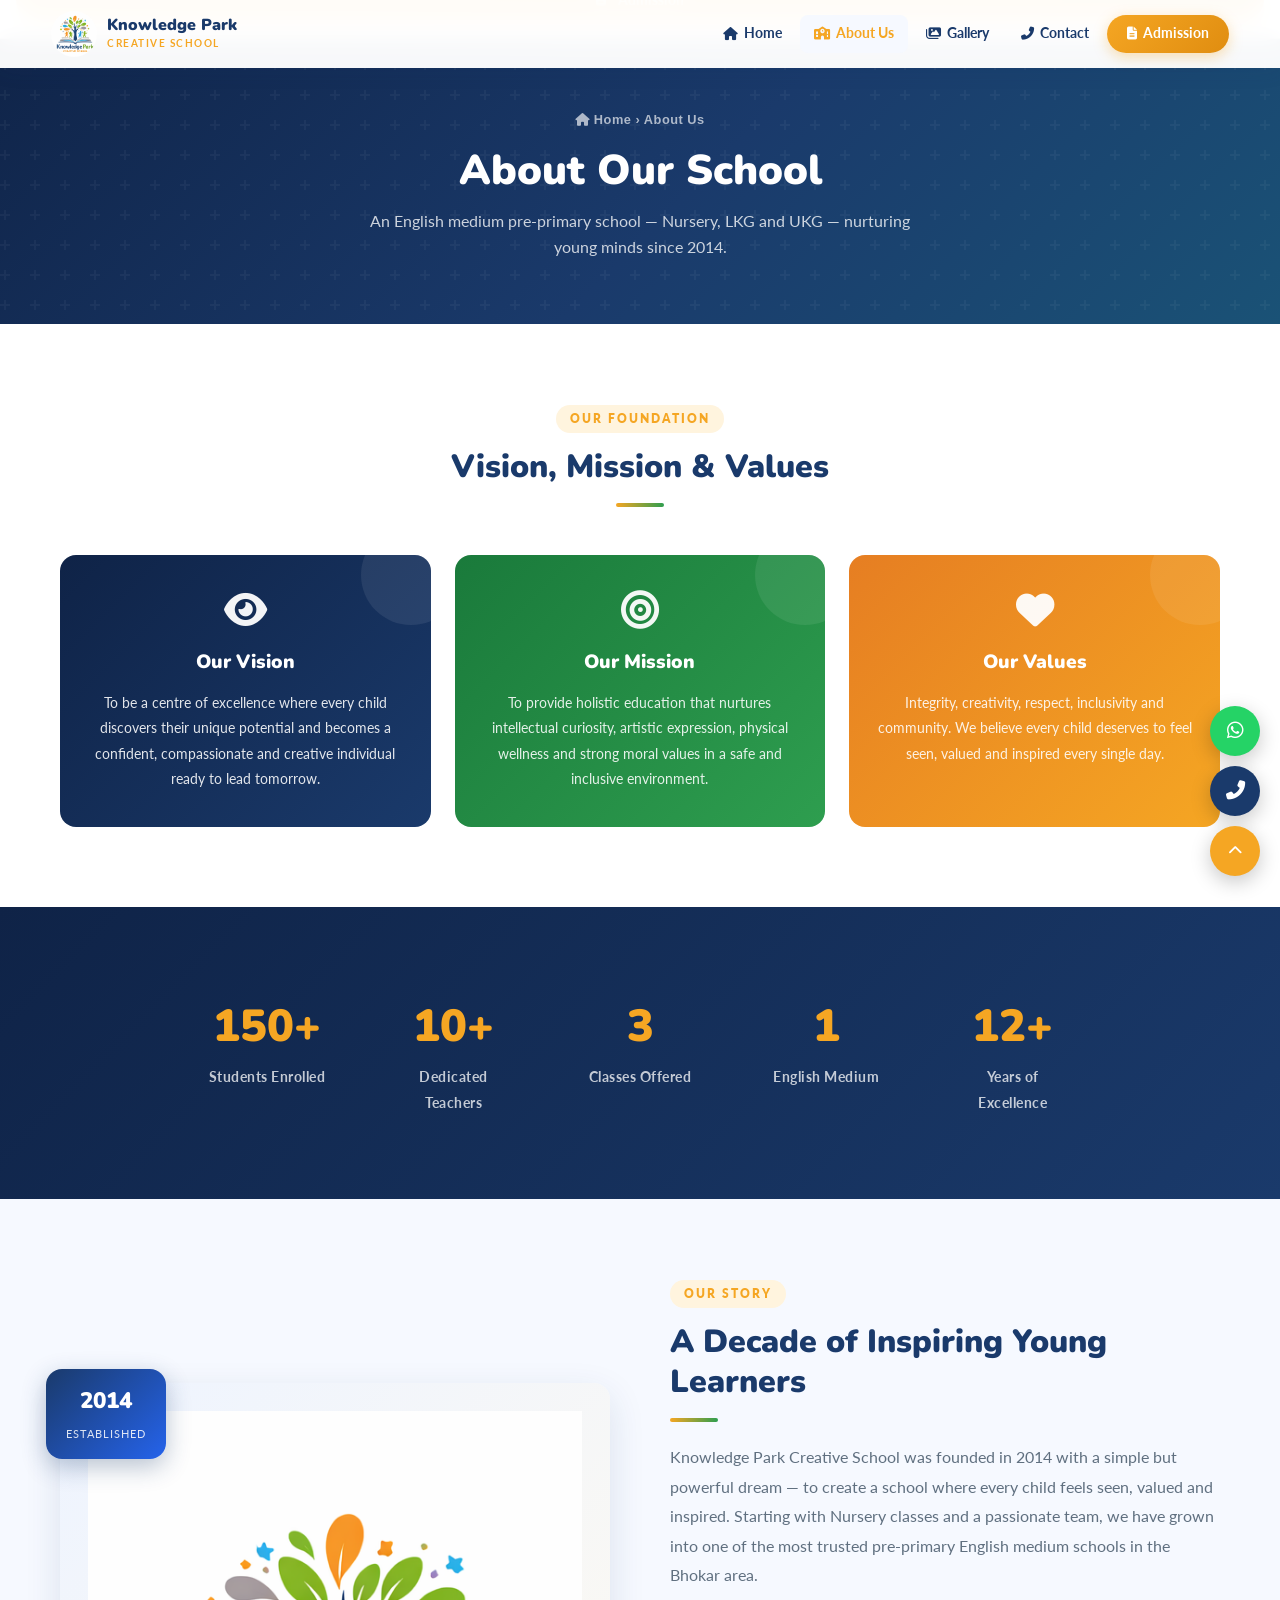
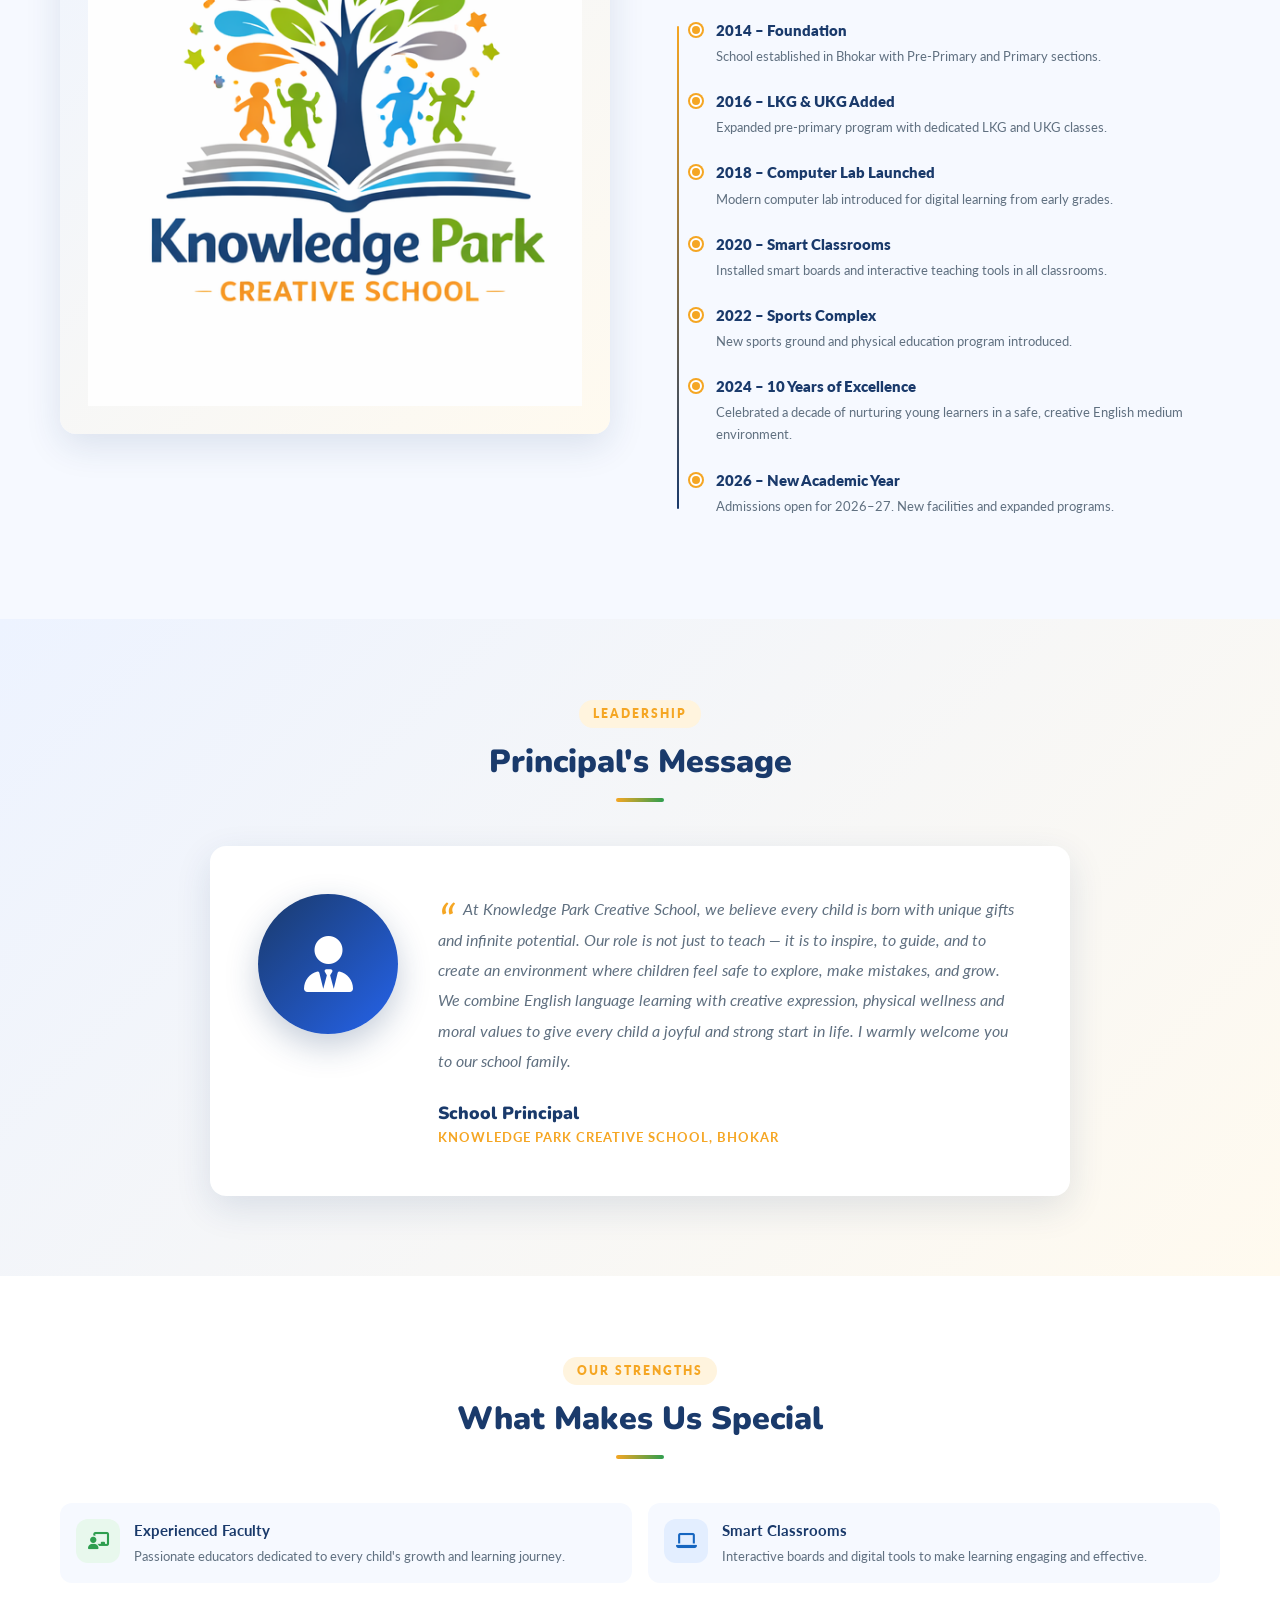
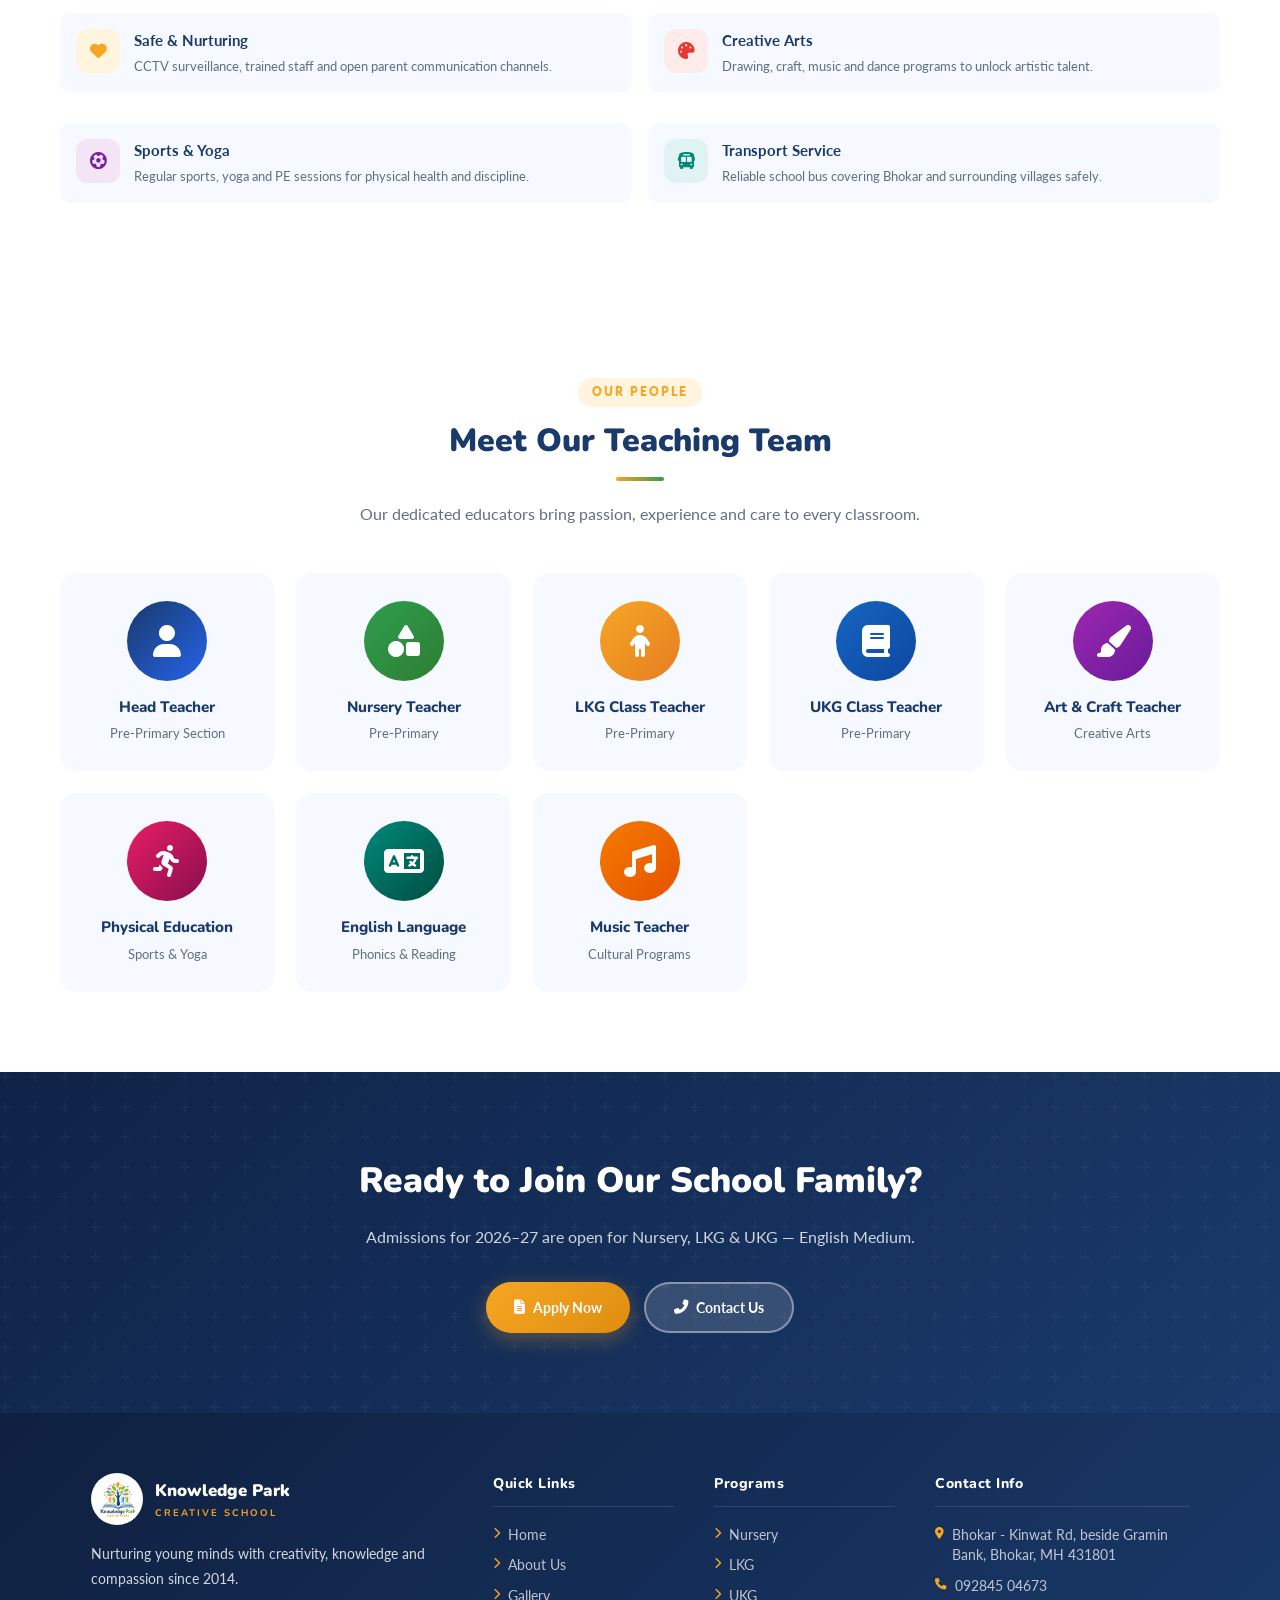
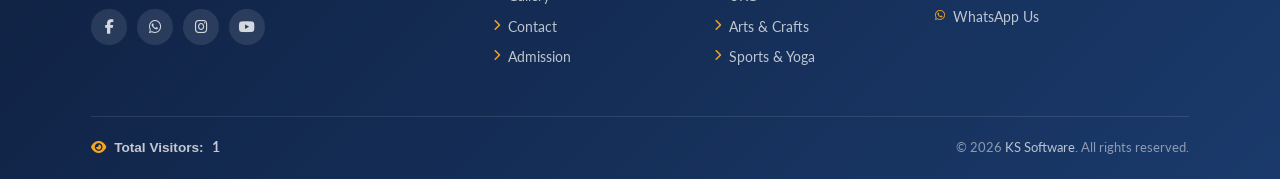
==== commit 0530fda9: "FINAL CODE CALSS UPDATE AS PER REQUIRED" ====
--- a/about.html
+++ b/about.html
@@ -130,7 +130,7 @@
   <div class="page-banner">
     <div class="breadcrumb"><a href="index.html"><i class="fas fa-home"></i> Home</a> &rsaquo; About Us</div>
     <h1>About Our School</h1>
-    <p>Nurturing young minds since 2014 with creativity, knowledge and compassion.</p>
+    <p>An English medium pre-primary school — Nursery, LKG and UKG — nurturing young minds since 2014.</p>
   </div>
 
   <!-- VISION MISSION VALUES -->
@@ -164,10 +164,10 @@
   <!-- STATS BAND -->
   <div class="stats-band">
     <div class="stats-row">
-      <div class="s-card reveal"><span class="num">500+</span><span class="lbl">Students Enrolled</span></div>
-      <div class="s-card reveal"><span class="num">25+</span><span class="lbl">Dedicated Teachers</span></div>
-      <div class="s-card reveal"><span class="num">100%</span><span class="lbl">Board Pass Rate</span></div>
-      <div class="s-card reveal"><span class="num">50+</span><span class="lbl">Awards Won</span></div>
+      <div class="s-card reveal"><span class="num">150+</span><span class="lbl">Students Enrolled</span></div>
+      <div class="s-card reveal"><span class="num">10+</span><span class="lbl">Dedicated Teachers</span></div>
+      <div class="s-card reveal"><span class="num">3</span><span class="lbl">Classes Offered</span></div>
+      <div class="s-card reveal"><span class="num">1</span><span class="lbl">English Medium</span></div>
       <div class="s-card reveal"><span class="num">12+</span><span class="lbl">Years of Excellence</span></div>
     </div>
   </div>
@@ -184,14 +184,14 @@
           <div class="section-label">Our Story</div>
           <h2 class="section-title">A Decade of Inspiring Young Learners</h2>
           <div class="divider"></div>
-          <p style="color:var(--text-light);line-height:1.85;margin-bottom:28px;">Knowledge Park Creative School was founded in 2014 with a simple but powerful dream — to create a school where every child feels seen, valued and inspired. Starting with just a handful of classrooms and a passionate team, we have grown into one of the most trusted schools in the Nanded district.</p>
+          <p style="color:var(--text-light);line-height:1.85;margin-bottom:28px;">Knowledge Park Creative School was founded in 2014 with a simple but powerful dream — to create a school where every child feels seen, valued and inspired. Starting with Nursery classes and a passionate team, we have grown into one of the most trusted pre-primary English medium schools in the Bhokar area.</p>
           <ul class="timeline">
             <li><h4>2014 – Foundation</h4><p>School established in Bhokar with Pre-Primary and Primary sections.</p></li>
-            <li><h4>2016 – Secondary Section Added</h4><p>Expanded to Class 6–10 with qualified secondary teachers.</p></li>
+            <li><h4>2016 – LKG &amp; UKG Added</h4><p>Expanded pre-primary program with dedicated LKG and UKG classes.</p></li>
             <li><h4>2018 – Computer Lab Launched</h4><p>Modern computer lab introduced for digital learning from early grades.</p></li>
             <li><h4>2020 – Smart Classrooms</h4><p>Installed smart boards and interactive teaching tools in all classrooms.</p></li>
             <li><h4>2022 – Sports Complex</h4><p>New sports ground and physical education program introduced.</p></li>
-            <li><h4>2024 – 10 Years of Excellence</h4><p>Celebrated a decade of nurturing 500+ students with 100% board results.</p></li>
+            <li><h4>2024 – 10 Years of Excellence</h4><p>Celebrated a decade of nurturing young learners in a safe, creative English medium environment.</p></li>
             <li><h4>2026 – New Academic Year</h4><p>Admissions open for 2026–27. New facilities and expanded programs.</p></li>
           </ul>
         </div>
@@ -211,7 +211,7 @@
         <div class="principal-photo"><i class="fas fa-user-tie"></i></div>
         <div>
           <blockquote>
-            At Knowledge Park Creative School, we believe every child is born with unique gifts and infinite potential. Our role is not just to teach — it is to inspire, to guide, and to create an environment where children feel safe to explore, make mistakes, and grow. We combine strong academics with creative expression, physical wellness and moral values to develop citizens the nation can be proud of. I warmly welcome you to our school family.
+            At Knowledge Park Creative School, we believe every child is born with unique gifts and infinite potential. Our role is not just to teach — it is to inspire, to guide, and to create an environment where children feel safe to explore, make mistakes, and grow. We combine English language learning with creative expression, physical wellness and moral values to give every child a joyful and strong start in life. I warmly welcome you to our school family.
           </blockquote>
           <div class="principal-name">School Principal</div>
           <div class="principal-title">KNOWLEDGE PARK CREATIVE SCHOOL, BHOKAR</div>
@@ -267,13 +267,13 @@
         <p class="section-sub reveal">Our dedicated educators bring passion, experience and care to every classroom.</p>
       </div>
       <div class="team-grid">
-        <div class="team-card reveal"><div class="team-avatar av1"><i class="fas fa-user"></i></div><h4>Class Teacher</h4><p>Primary Section</p></div>
-        <div class="team-card reveal"><div class="team-avatar av2"><i class="fas fa-flask"></i></div><h4>Science Teacher</h4><p>Secondary Section</p></div>
-        <div class="team-card reveal"><div class="team-avatar av3"><i class="fas fa-calculator"></i></div><h4>Mathematics Teacher</h4><p>Class 6–10</p></div>
-        <div class="team-card reveal"><div class="team-avatar av4"><i class="fas fa-book"></i></div><h4>English Teacher</h4><p>All Sections</p></div>
+        <div class="team-card reveal"><div class="team-avatar av1"><i class="fas fa-user"></i></div><h4>Head Teacher</h4><p>Pre-Primary Section</p></div>
+        <div class="team-card reveal"><div class="team-avatar av2"><i class="fas fa-shapes"></i></div><h4>Nursery Teacher</h4><p>Pre-Primary</p></div>
+        <div class="team-card reveal"><div class="team-avatar av3"><i class="fas fa-child"></i></div><h4>LKG Class Teacher</h4><p>Pre-Primary</p></div>
+        <div class="team-card reveal"><div class="team-avatar av4"><i class="fas fa-book"></i></div><h4>UKG Class Teacher</h4><p>Pre-Primary</p></div>
         <div class="team-card reveal"><div class="team-avatar av5"><i class="fas fa-paint-brush"></i></div><h4>Art &amp; Craft Teacher</h4><p>Creative Arts</p></div>
         <div class="team-card reveal"><div class="team-avatar av6"><i class="fas fa-running"></i></div><h4>Physical Education</h4><p>Sports &amp; Yoga</p></div>
-        <div class="team-card reveal"><div class="team-avatar av7"><i class="fas fa-laptop-code"></i></div><h4>Computer Teacher</h4><p>Digital Education</p></div>
+        <div class="team-card reveal"><div class="team-avatar av7"><i class="fas fa-language"></i></div><h4>English Language</h4><p>Phonics &amp; Reading</p></div>
         <div class="team-card reveal"><div class="team-avatar av8"><i class="fas fa-music"></i></div><h4>Music Teacher</h4><p>Cultural Programs</p></div>
       </div>
     </div>
@@ -282,7 +282,7 @@
   <!-- CTA -->
   <section class="cta-section">
     <h2 class="reveal">Ready to Join Our School Family?</h2>
-    <p class="reveal">Admissions for 2026–27 are open. Give your child the best start in Bhokar.</p>
+    <p class="reveal">Admissions for 2026–27 are open for Nursery, LKG &amp; UKG — English Medium.</p>
     <div class="cta-btns reveal">
       <a href="admission.html" class="btn btn-orange"><i class="fas fa-file-alt"></i> Apply Now</a>
       <a href="contact.html" class="btn" style="background:rgba(255,255,255,.15);color:#fff;border:2px solid rgba(255,255,255,.4);"><i class="fas fa-phone-alt"></i> Contact Us</a>
@@ -322,11 +322,11 @@
         <li><a href="admission.html"><i class="fas fa-chevron-right"></i> Admission</a></li>
       </ul></div>
       <div class="footer-col"><h5>Programs</h5><ul>
-        <li><a href="#"><i class="fas fa-chevron-right"></i> Pre-Primary</a></li>
-        <li><a href="#"><i class="fas fa-chevron-right"></i> Primary (1–5)</a></li>
-        <li><a href="#"><i class="fas fa-chevron-right"></i> Secondary (6–10)</a></li>
+        <li><a href="#"><i class="fas fa-chevron-right"></i> Nursery</a></li>
+        <li><a href="#"><i class="fas fa-chevron-right"></i> LKG</a></li>
+        <li><a href="#"><i class="fas fa-chevron-right"></i> UKG</a></li>
         <li><a href="#"><i class="fas fa-chevron-right"></i> Arts &amp; Crafts</a></li>
-        <li><a href="#"><i class="fas fa-chevron-right"></i> Sports Program</a></li>
+        <li><a href="#"><i class="fas fa-chevron-right"></i> Sports &amp; Yoga</a></li>
       </ul></div>
       <div class="footer-col"><h5>Contact Info</h5><ul>
         <li><a href="https://maps.app.goo.gl/Pv4KhenSPERhErub9" target="_blank"><i class="fas fa-map-marker-alt"></i> Bhokar - Kinwat Rd, beside Gramin Bank, Bhokar, MH 431801</a></li>
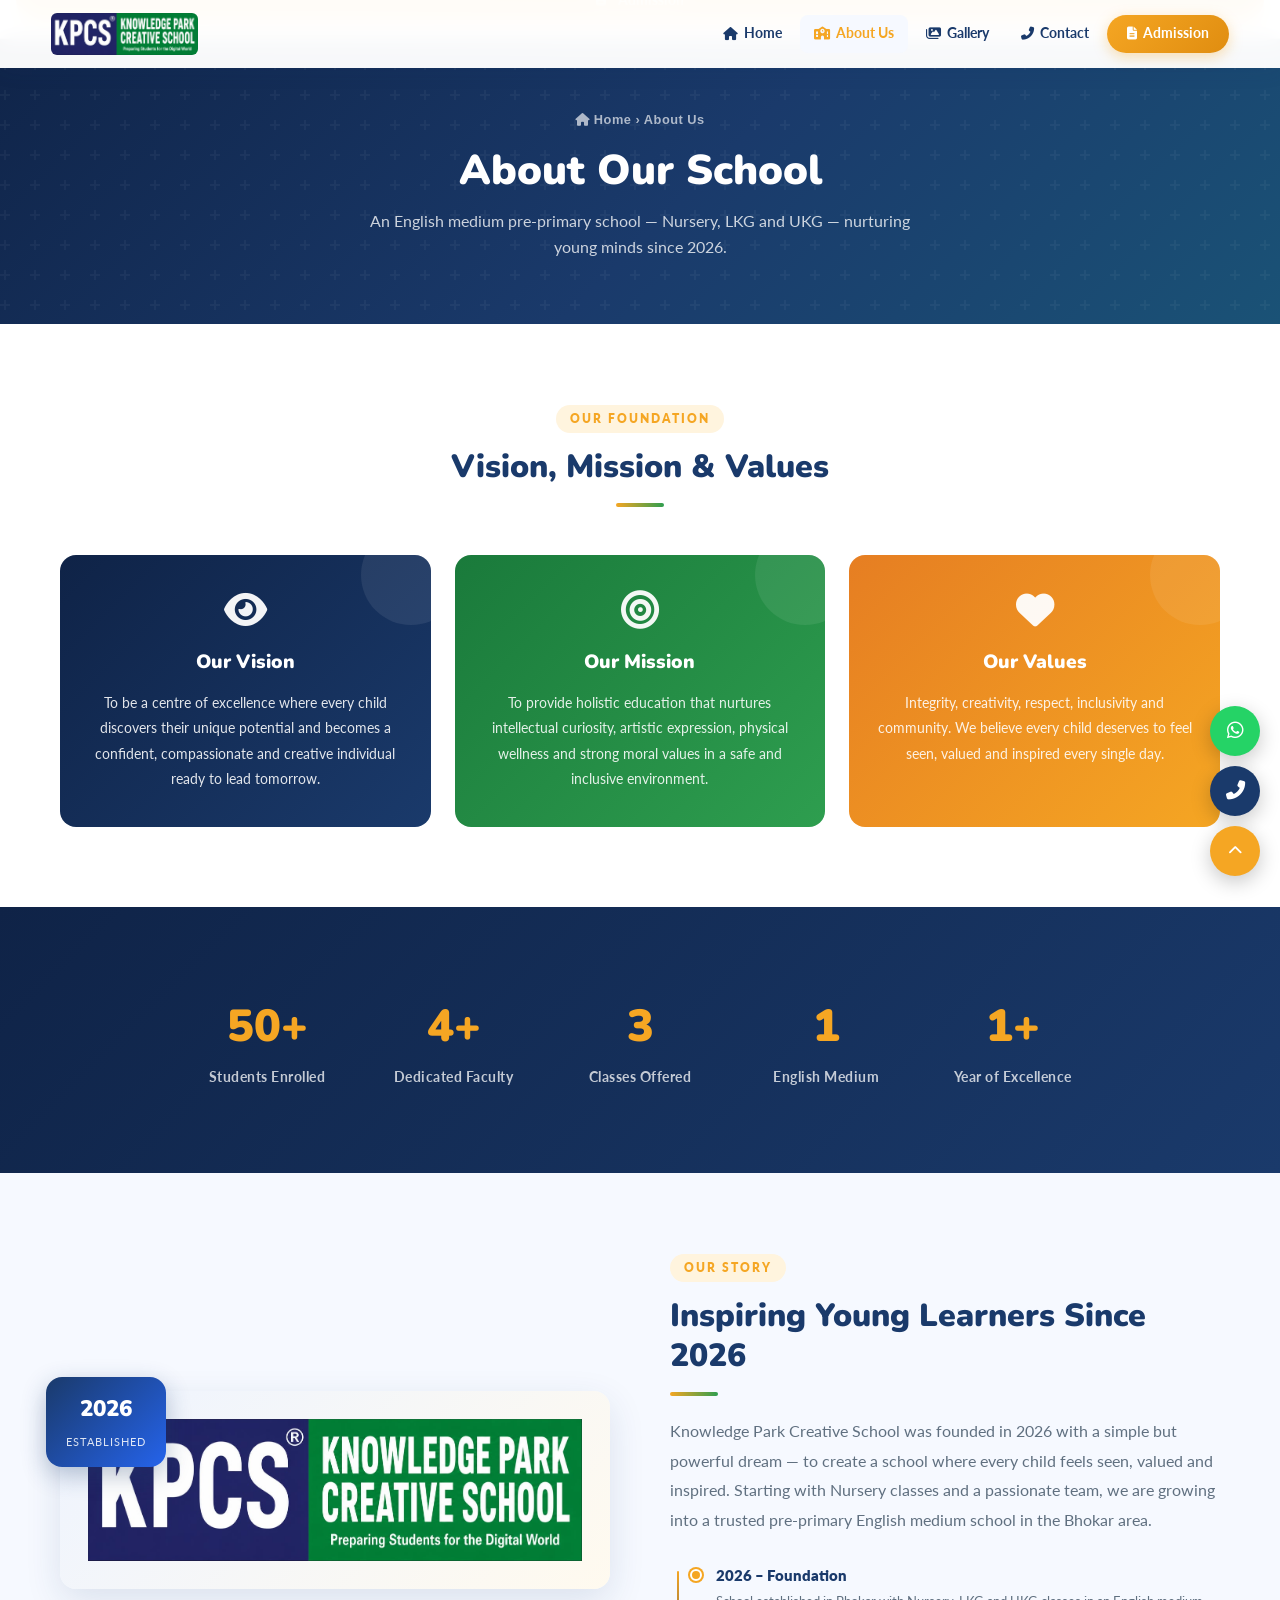
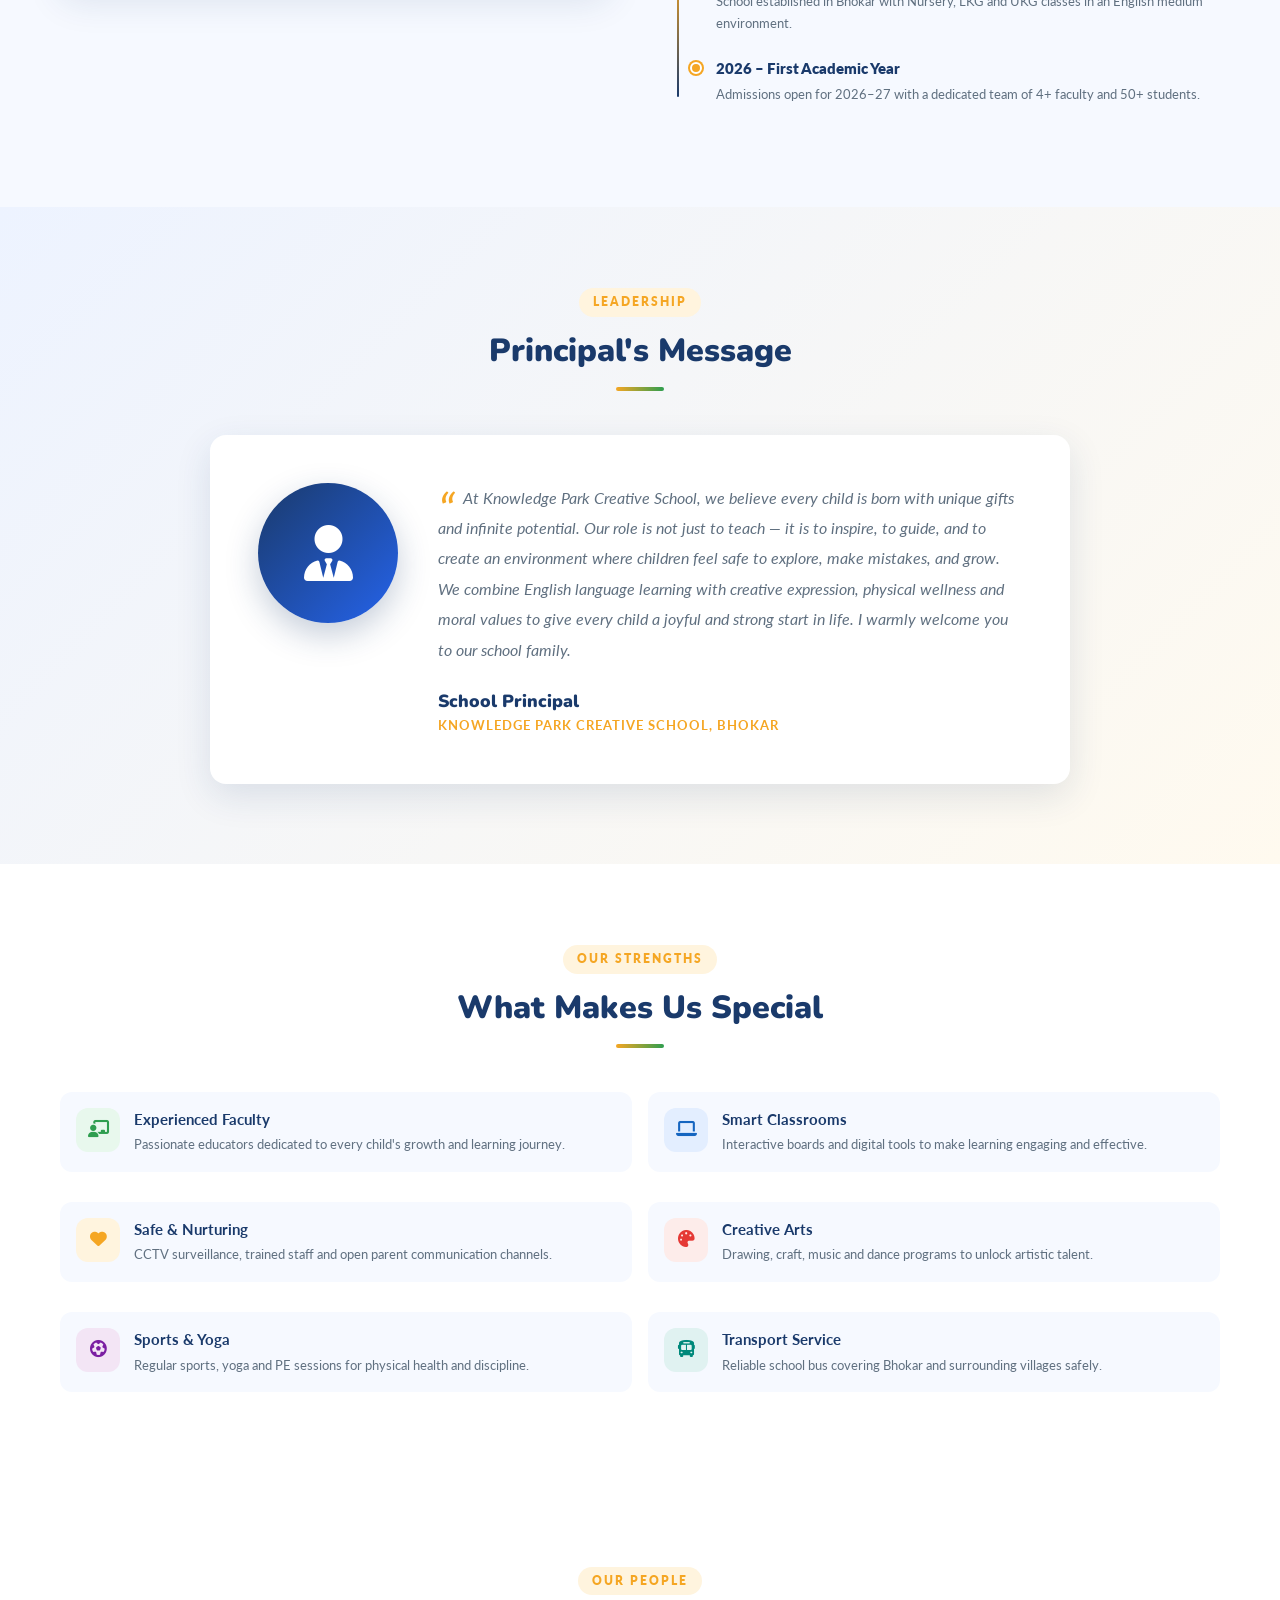
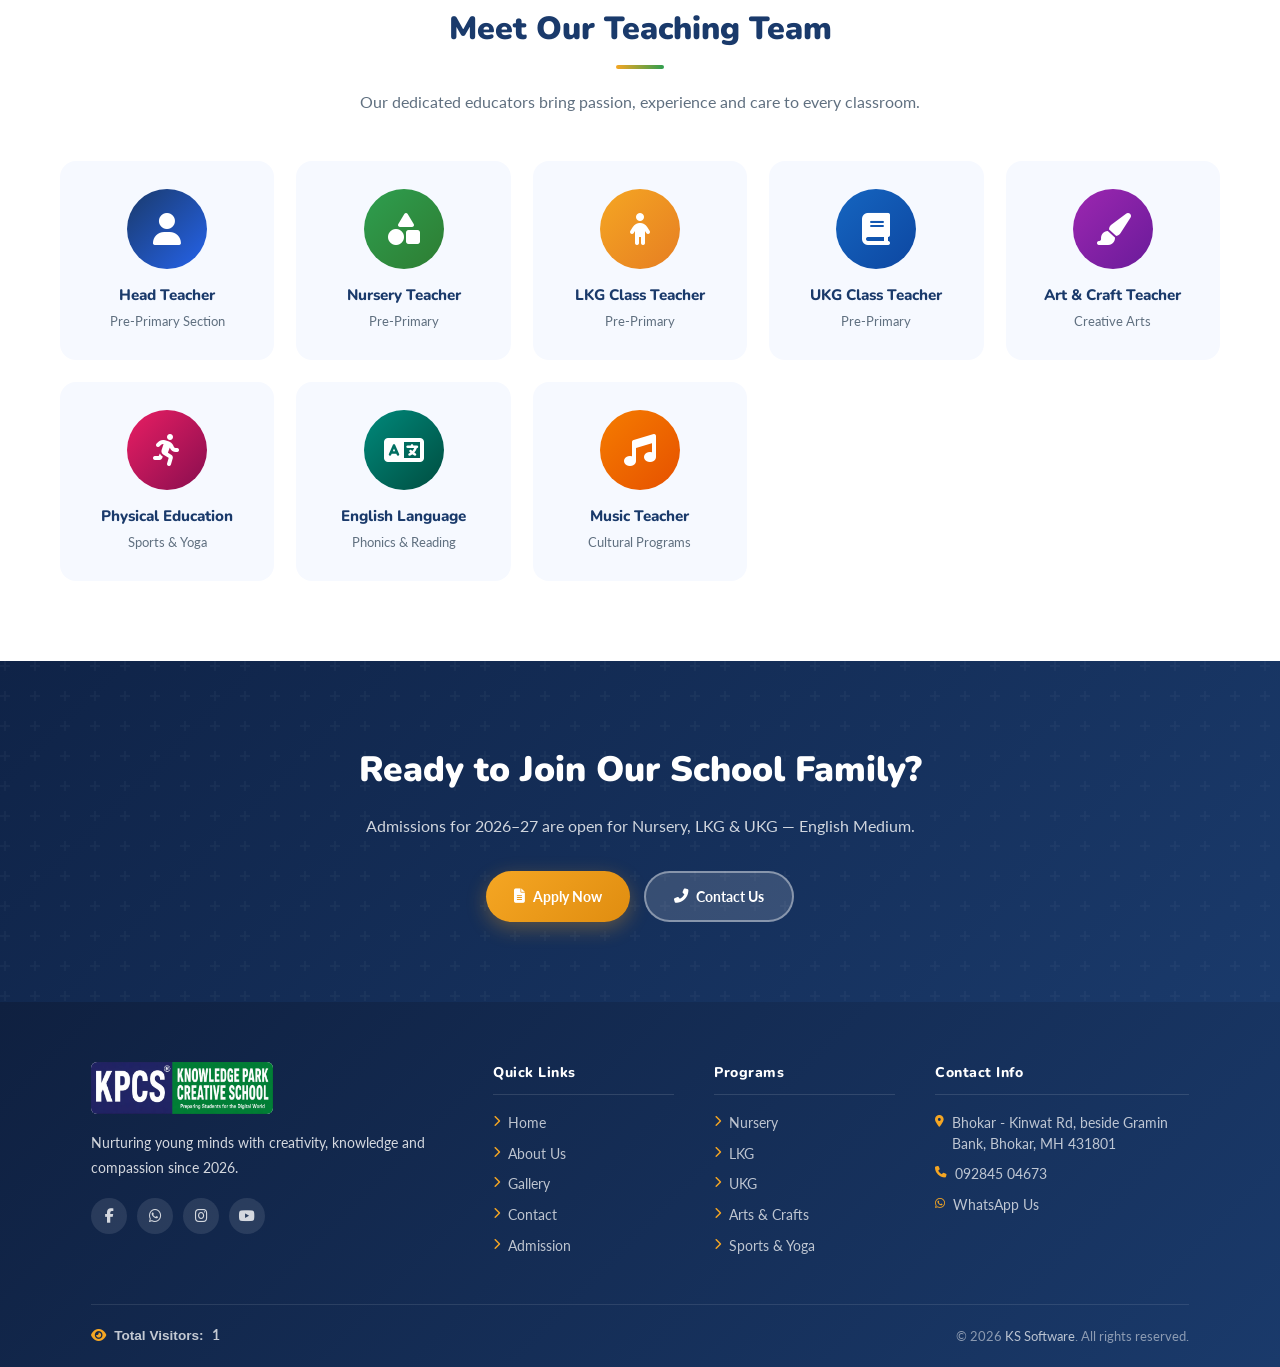
==== commit 5bde53c0: "FINAL CODE WEBSITE LIVE" ====
--- a/about.html
+++ b/about.html
@@ -130,7 +130,7 @@
   <div class="page-banner">
     <div class="breadcrumb"><a href="index.html"><i class="fas fa-home"></i> Home</a> &rsaquo; About Us</div>
     <h1>About Our School</h1>
-    <p>An English medium pre-primary school — Nursery, LKG and UKG — nurturing young minds since 2014.</p>
+    <p>An English medium pre-primary school — Nursery, LKG and UKG — nurturing young minds since 2026.</p>
   </div>
 
   <!-- VISION MISSION VALUES -->
@@ -164,11 +164,11 @@
   <!-- STATS BAND -->
   <div class="stats-band">
     <div class="stats-row">
-      <div class="s-card reveal"><span class="num">150+</span><span class="lbl">Students Enrolled</span></div>
-      <div class="s-card reveal"><span class="num">10+</span><span class="lbl">Dedicated Teachers</span></div>
+      <div class="s-card reveal"><span class="num">50+</span><span class="lbl">Students Enrolled</span></div>
+      <div class="s-card reveal"><span class="num">4+</span><span class="lbl">Dedicated Faculty</span></div>
       <div class="s-card reveal"><span class="num">3</span><span class="lbl">Classes Offered</span></div>
       <div class="s-card reveal"><span class="num">1</span><span class="lbl">English Medium</span></div>
-      <div class="s-card reveal"><span class="num">12+</span><span class="lbl">Years of Excellence</span></div>
+      <div class="s-card reveal"><span class="num">1+</span><span class="lbl">Year of Excellence</span></div>
     </div>
   </div>
 
@@ -177,22 +177,17 @@
     <div class="container">
       <div class="story-grid">
         <div class="story-img reveal-left">
-          <div class="story-badge"><strong>2014</strong><span>ESTABLISHED</span></div>
+          <div class="story-badge"><strong>2026</strong><span>ESTABLISHED</span></div>
           <img src="logo.png" alt="Our Story"/>
         </div>
         <div class="reveal-right">
           <div class="section-label">Our Story</div>
-          <h2 class="section-title">A Decade of Inspiring Young Learners</h2>
+          <h2 class="section-title">Inspiring Young Learners Since 2026</h2>
           <div class="divider"></div>
-          <p style="color:var(--text-light);line-height:1.85;margin-bottom:28px;">Knowledge Park Creative School was founded in 2014 with a simple but powerful dream — to create a school where every child feels seen, valued and inspired. Starting with Nursery classes and a passionate team, we have grown into one of the most trusted pre-primary English medium schools in the Bhokar area.</p>
+          <p style="color:var(--text-light);line-height:1.85;margin-bottom:28px;">Knowledge Park Creative School was founded in 2026 with a simple but powerful dream — to create a school where every child feels seen, valued and inspired. Starting with Nursery classes and a passionate team, we are growing into a trusted pre-primary English medium school in the Bhokar area.</p>
           <ul class="timeline">
-            <li><h4>2014 – Foundation</h4><p>School established in Bhokar with Pre-Primary and Primary sections.</p></li>
-            <li><h4>2016 – LKG &amp; UKG Added</h4><p>Expanded pre-primary program with dedicated LKG and UKG classes.</p></li>
-            <li><h4>2018 – Computer Lab Launched</h4><p>Modern computer lab introduced for digital learning from early grades.</p></li>
-            <li><h4>2020 – Smart Classrooms</h4><p>Installed smart boards and interactive teaching tools in all classrooms.</p></li>
-            <li><h4>2022 – Sports Complex</h4><p>New sports ground and physical education program introduced.</p></li>
-            <li><h4>2024 – 10 Years of Excellence</h4><p>Celebrated a decade of nurturing young learners in a safe, creative English medium environment.</p></li>
-            <li><h4>2026 – New Academic Year</h4><p>Admissions open for 2026–27. New facilities and expanded programs.</p></li>
+            <li><h4>2026 – Foundation</h4><p>School established in Bhokar with Nursery, LKG and UKG classes in an English medium environment.</p></li>
+            <li><h4>2026 – First Academic Year</h4><p>Admissions open for 2026–27 with a dedicated team of 4+ faculty and 50+ students.</p></li>
           </ul>
         </div>
       </div>
@@ -306,7 +301,7 @@
           <img src="logo.png" alt="Knowledge Park Logo"/>
           <div class="ft">Knowledge Park<small>CREATIVE SCHOOL</small></div>
         </div>
-        <p>Nurturing young minds with creativity, knowledge and compassion since 2014.</p>
+        <p>Nurturing young minds with creativity, knowledge and compassion since 2026.</p>
         <div class="footer-socials">
           <a href="#" class="soc"><i class="fab fa-facebook-f"></i></a>
           <a href="https://wa.me/919284504673" target="_blank" class="soc"><i class="fab fa-whatsapp"></i></a>
--- a/style.css
+++ b/style.css
@@ -340,3 +340,10 @@
 @media (max-width: 480px) {
   .form-row3 { grid-template-columns: 1fr; }
 }
+
+/* ===== NEW KPCS LOGO (wide logo) ===== */
+.nav-brand img { height: 42px !important; width: auto !important; border-radius: 6px !important; object-fit: contain !important; }
+.nav-brand-text { display: none !important; }
+.footer-brand-row img { height: 52px !important; width: auto !important; border-radius: 6px !important; padding: 0 !important; border: none !important; object-fit: contain !important; }
+.footer-brand-row .ft { display: none !important; }
+.adm-modal-header img { height: 56px !important; width: auto !important; border-radius: 8px !important; padding: 0 !important; }
